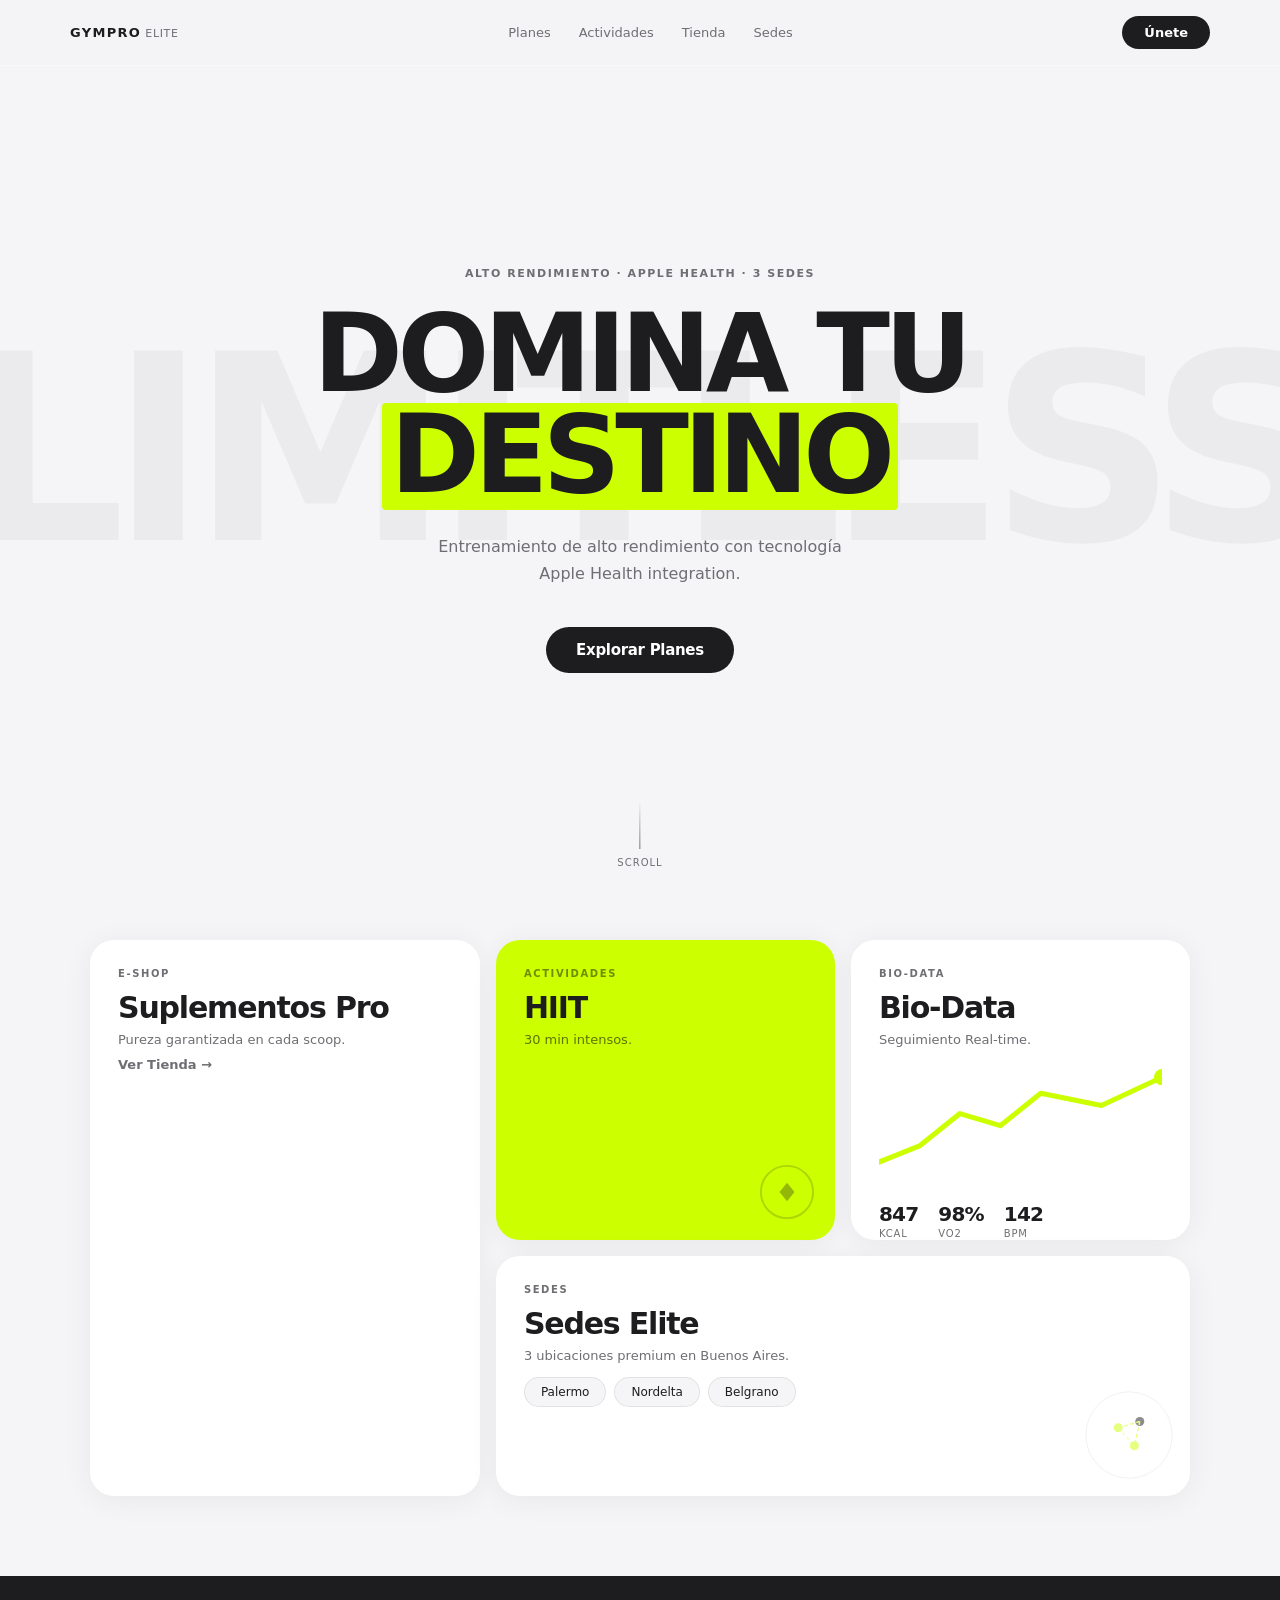
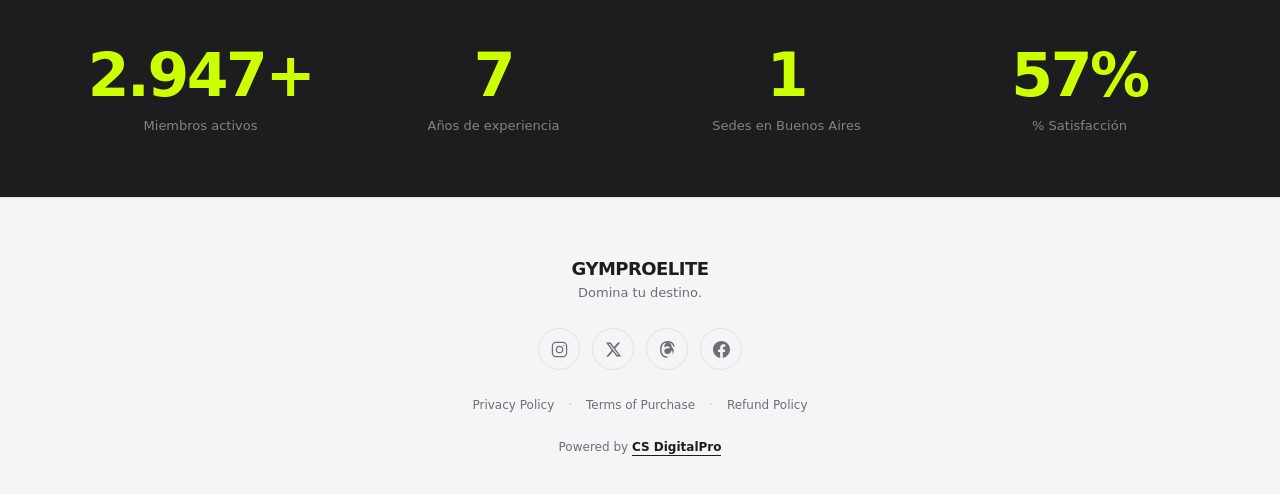
==== index.html @ 8d7bb4a6 "feat: build completo de GymPro Elite con bento grid y shop" ====
<!DOCTYPE html>
<html lang="es">
<head>
  <meta charset="UTF-8" />
  <meta name="viewport" content="width=device-width, initial-scale=1.0" />
  <title>GymPro Elite — Domina Tu Destino</title>
  <meta name="description" content="GymPro Fitness Center. Entrenamiento de alto rendimiento con tecnología Apple Health integration. Sedes en Palermo, Nordelta y Belgrano." />
  <meta property="og:title" content="GymPro Elite — Domina Tu Destino" />
  <meta property="og:description" content="Entrenamiento de alto rendimiento. 3 sedes en Buenos Aires." />
  <meta property="og:type" content="website" />
  <link rel="icon" type="image/svg+xml" href="data:image/svg+xml,<svg xmlns='http://www.w3.org/2000/svg' viewBox='0 0 32 32'><rect width='32' height='32' rx='8' fill='%23CCFF00'/><text x='50%25' y='56%25' text-anchor='middle' dominant-baseline='middle' font-family='system-ui' font-weight='900' font-size='16' fill='%231D1D1F'>G</text></svg>" />
  <link rel="stylesheet" href="assets/css/style.css" />
  <link rel="stylesheet" href="https://cdn.jsdelivr.net/npm/swiper@11/swiper-bundle.min.css" />
</head>
<body>

  <!-- ================================================================
       NAVIGATION — Glassmorphism sticky
       ================================================================ -->
  <nav class="nav" id="nav" role="navigation" aria-label="Navegación principal">
    <div class="nav__inner">
      <a href="index.html" class="nav__logo">GYMPRO<span> ELITE</span></a>

      <div class="nav__links" role="list">
        <a href="#planes" role="listitem">Planes</a>
        <a href="#bento" role="listitem">Actividades</a>
        <a href="shop.html" role="listitem">Tienda</a>
        <a href="#sedes" role="listitem">Sedes</a>
      </div>

      <!-- Mobile burger -->
      <button class="nav__burger" id="burger" aria-label="Menú" aria-expanded="false">
        <span></span><span></span><span></span>
      </button>

      <a href="#planes" class="nav__cta">Únete</a>
    </div>

    <!-- Mobile nav drawer -->
    <div class="nav__mobile" id="nav-mobile" aria-hidden="true">
      <a href="#planes">Planes</a>
      <a href="#bento">Actividades</a>
      <a href="shop.html">Tienda</a>
      <a href="#sedes">Sedes</a>
      <a href="legal.html">Legal</a>
    </div>
  </nav>

  <!-- ================================================================
       HERO SECTION — Tres capas: bg-text parallax, título, CTA
       ================================================================ -->
  <section class="hero" id="hero" aria-label="Sección principal">
    <!-- Capa 1: texto de fondo en parallax lento -->
    <div class="hero__bg-text" aria-hidden="true">LIMITLESS</div>

    <!-- Capa 2: contenido principal -->
    <div class="hero__content">
      <p class="hero__eyebrow">Alto rendimiento · Apple Health · 3 Sedes</p>
      <h1 class="hero__title">
        DOMINA TU<br />
        <span class="hero__highlight">DESTINO</span>
      </h1>
      <p class="hero__sub">
        Entrenamiento de alto rendimiento con tecnología<br />
        Apple Health integration.
      </p>
      <button class="btn btn--dark" id="btn-planes" aria-haspopup="dialog">
        Explorar Planes
      </button>
    </div>

    <!-- Scroll indicator -->
    <div class="hero__scroll" aria-hidden="true">
      <div class="hero__scroll-line"></div>
      <span class="hero__scroll-label">Scroll</span>
    </div>
  </section>

  <!-- ================================================================
       BENTO GRID — 4 cards estilo Apple App Store
       ================================================================ -->
  <section class="bento" id="bento" aria-label="Servicios">
    <div class="bento__grid">

      <!-- Card E-Shop (grande, columna izquierda, ocupa 2 filas) -->
      <article class="bento__card bento__card--shop reveal" data-delay="1" aria-label="E-Shop">
        <span class="bento__label">E-SHOP</span>
        <h2 class="bento__title">Suplementos Pro</h2>
        <p class="bento__sub">Pureza garantizada en cada scoop.</p>
        <a href="shop.html" class="bento__shop-link">Ver Tienda →</a>

        <!-- Mini-slider automático que demuestra los productos -->
        <div class="bento-mini-slider swiper" aria-hidden="true">
          <div class="swiper-wrapper">
            <div class="swiper-slide">
              <img
                src="https://images.unsplash.com/photo-1571019613454-1cb2f99b2d8b?w=500&q=80&auto=format&fit=crop"
                alt="Whey Protein" loading="lazy" />
            </div>
            <div class="swiper-slide">
              <img
                src="https://images.unsplash.com/photo-1526506118085-60ce8714f8c5?w=500&q=80&auto=format&fit=crop"
                alt="Suplementos premium" loading="lazy" />
            </div>
            <div class="swiper-slide">
              <img
                src="https://images.unsplash.com/photo-1544991875-5dc1b05f5b5d?w=500&q=80&auto=format&fit=crop"
                alt="Creatina y proteína" loading="lazy" />
            </div>
          </div>
        </div>
      </article>

      <!-- Card Actividades (neon, top right) -->
      <article
        class="bento__card bento__card--act bento__card--neon bento__card--clickable reveal"
        data-delay="2"
        id="bento-act"
        role="button" tabindex="0"
        aria-haspopup="dialog"
        aria-label="Ver actividades"
      >
        <span class="bento__label">ACTIVIDADES</span>
        <h2 class="bento__title">HIIT</h2>
        <p class="bento__sub">30 min intensos.</p>

        <!-- Icono SVG decorativo -->
        <div class="bento__act-icon" aria-hidden="true">
          <svg viewBox="0 0 60 60" fill="none">
            <circle cx="30" cy="30" r="28" stroke="currentColor" stroke-width="2" opacity="0.4"/>
            <path d="M22 30 L30 20 L38 30 L30 40 Z" fill="currentColor" opacity="0.7"/>
          </svg>
        </div>
      </article>

      <!-- Card Bio-Data (top right far) -->
      <article class="bento__card bento__card--bio reveal" data-delay="3" aria-label="Bio-Data tracking">
        <span class="bento__label">BIO-DATA</span>
        <h2 class="bento__title">Bio-Data</h2>
        <p class="bento__sub">Seguimiento Real-time.</p>

        <!-- SVG de gráfico de rendimiento animado -->
        <svg class="bento__chart" viewBox="0 0 140 60" fill="none" aria-hidden="true">
          <polyline
            class="bento__chart-line"
            points="0,50 20,42 40,26 60,32 80,16 110,22 140,8"
            stroke="#CCFF00" stroke-width="2.5"
            fill="none" stroke-linecap="round" stroke-linejoin="round"
          />
          <circle cx="140" cy="8" r="4" fill="#CCFF00"/>
        </svg>

        <div class="bento__stats">
          <div class="bento__stat">
            <span class="bento__stat-num">847</span>
            <span class="bento__stat-lbl">kcal</span>
          </div>
          <div class="bento__stat">
            <span class="bento__stat-num">98%</span>
            <span class="bento__stat-lbl">VO2</span>
          </div>
          <div class="bento__stat">
            <span class="bento__stat-num">142</span>
            <span class="bento__stat-lbl">bpm</span>
          </div>
        </div>
      </article>

      <!-- Card Sedes (bottom right, 2 columnas) -->
      <article class="bento__card bento__card--sedes reveal" data-delay="4" id="sedes" aria-label="Sedes Elite">
        <span class="bento__label">SEDES</span>
        <h2 class="bento__title">Sedes Elite</h2>
        <p class="bento__sub">3 ubicaciones premium en Buenos Aires.</p>

        <div class="bento__tags">
          <span class="tag">Palermo</span>
          <span class="tag">Nordelta</span>
          <span class="tag">Belgrano</span>
        </div>

        <!-- SVG mapa de puntos decorativo -->
        <svg class="bento__map-svg" viewBox="0 0 100 100" fill="none" aria-hidden="true">
          <circle cx="50" cy="50" r="48" stroke="#E0E0E0" stroke-width="1"/>
          <circle cx="38" cy="42" r="5" fill="#CCFF00"/>
          <circle cx="62" cy="35" r="5" fill="#1D1D1F"/>
          <circle cx="56" cy="62" r="5" fill="#CCFF00"/>
          <line x1="38" y1="42" x2="62" y2="35" stroke="#CCFF00" stroke-width="1.5" stroke-dasharray="4,3"/>
          <line x1="62" y1="35" x2="56" y2="62" stroke="#CCFF00" stroke-width="1.5" stroke-dasharray="4,3"/>
          <line x1="38" y1="42" x2="56" y2="62" stroke="#CCFF00" stroke-width="1.5" stroke-dasharray="4,3" opacity="0.5"/>
        </svg>
      </article>

    </div>
  </section>

  <!-- ================================================================
       STATS BAR — Números de impacto con conteo animado
       ================================================================ -->
  <section class="stats reveal" aria-label="Estadísticas">
    <div class="stats__inner">
      <div>
        <span class="stats__num" data-count="5000" data-suffix="+">0</span>
        <span class="stats__label">Miembros activos</span>
      </div>
      <div>
        <span class="stats__num" data-count="12">0</span>
        <span class="stats__label">Años de experiencia</span>
      </div>
      <div>
        <span class="stats__num" data-count="3">0</span>
        <span class="stats__label">Sedes en Buenos Aires</span>
      </div>
      <div>
        <span class="stats__num" data-count="98" data-suffix="%">0</span>
        <span class="stats__label">% Satisfacción</span>
      </div>
    </div>
  </section>

  <!-- ================================================================
       FOOTER
       ================================================================ -->
  <footer class="footer" role="contentinfo">
    <div class="footer__inner">

      <div class="footer__brand">
        <span class="footer__logo-txt">GYMPRO<strong>ELITE</strong></span>
        <p class="footer__tagline">Domina tu destino.</p>
      </div>

      <!-- Social links -->
      <nav class="footer__social" aria-label="Redes sociales">
        <a href="#" class="social-icon" aria-label="Instagram">
          <svg viewBox="0 0 24 24" fill="none" stroke="currentColor" stroke-width="1.8" stroke-linecap="round" stroke-linejoin="round">
            <rect x="2" y="2" width="20" height="20" rx="5" ry="5"/>
            <circle cx="12" cy="12" r="4.5"/>
            <circle cx="17.5" cy="6.5" r="0.8" fill="currentColor" stroke="none"/>
          </svg>
        </a>
        <a href="#" class="social-icon" aria-label="X (Twitter)">
          <svg viewBox="0 0 24 24" fill="currentColor">
            <path d="M18.244 2.25h3.308l-7.227 8.26 8.502 11.24H16.17l-5.214-6.817L4.99 21.75H1.68l7.73-8.835L1.254 2.25H8.08l4.713 6.231zm-1.161 17.52h1.833L7.084 4.126H5.117z"/>
          </svg>
        </a>
        <a href="#" class="social-icon" aria-label="Threads">
          <svg viewBox="0 0 24 24" fill="currentColor">
            <path d="M12.186 24h-.007c-3.581-.024-6.334-1.205-8.184-3.509C2.35 18.44 1.5 15.586 1.472 12.01v-.017c.028-3.579.879-6.43 2.525-8.482C5.845 1.205 8.6.024 12.18 0h.014c2.746.02 5.043.725 6.826 2.098 1.677 1.29 2.858 3.13 3.509 5.467l-2.04.569c-1.104-3.96-3.898-5.984-8.304-6.015-2.91.022-5.11.936-6.54 2.717C4.307 6.504 3.616 8.914 3.589 12c.027 3.086.718 5.496 2.057 7.164 1.43 1.783 3.631 2.698 6.54 2.717 2.623-.02 4.358-.631 5.8-2.045 1.647-1.613 1.618-3.593 1.09-4.798-.31-.71-.873-1.3-1.634-1.75-.192 1.352-.622 2.446-1.284 3.272-.886 1.102-2.14 1.704-3.73 1.79-1.202.065-2.361-.218-3.259-.801-1.063-.689-1.685-1.74-1.752-2.964-.065-1.19.408-2.285 1.33-3.082.88-.76 2.119-1.207 3.583-1.291 1.195-.069 2.314.158 3.02.142-.126-.981-.439-1.676-.96-2.075-.595-.46-1.42-.698-2.507-.713l-.06-.001c-1.05 0-2.278.317-2.978 1.404l-1.74-1.133C8.764 2.585 10.26 2 12.085 2l.078.002c3.726.053 5.8 2.366 5.8 5.767 0 .27-.011.537-.033.801.307.219.594.457.857.713 1.087 1.051 1.783 2.394 1.952 3.799.232 1.935-.117 4.434-2.29 6.482-1.884 1.779-4.207 2.641-7.585 2.436z"/>
          </svg>
        </a>
        <a href="#" class="social-icon" aria-label="Facebook">
          <svg viewBox="0 0 24 24" fill="currentColor">
            <path d="M24 12.073c0-6.627-5.373-12-12-12s-12 5.373-12 12c0 5.99 4.388 10.954 10.125 11.854v-8.385H7.078v-3.47h3.047V9.43c0-3.007 1.792-4.669 4.533-4.669 1.312 0 2.686.235 2.686.235v2.953H15.83c-1.491 0-1.956.925-1.956 1.874v2.25h3.328l-.532 3.47h-2.796v8.385C19.612 23.027 24 18.062 24 12.073z"/>
          </svg>
        </a>
      </nav>

      <!-- Legal links -->
      <div class="footer__links">
        <a href="legal.html#privacy">Privacy Policy</a>
        <span class="footer__divider">·</span>
        <a href="legal.html#terms">Terms of Purchase</a>
        <span class="footer__divider">·</span>
        <a href="legal.html#refund">Refund Policy</a>
      </div>

      <!-- CsDigitalPro credit -->
      <p class="footer__powered">
        Powered by <a href="https://csdigitalpro.com" target="_blank" rel="noopener noreferrer">CS DigitalPro</a>
      </p>

    </div>
  </footer>

  <!-- ================================================================
       MODAL: EXPLORAR PLANES — 3 membresías con beneficios
       ================================================================ -->
  <div class="modal-overlay" id="modal-planes" role="dialog" aria-modal="true" aria-labelledby="modal-planes-title">
    <div class="modal modal--wide" id="planes">
      <button class="modal__close" onclick="closeModal('modal-planes')" aria-label="Cerrar">✕</button>
      <h2 class="modal__title" id="modal-planes-title">Elige tu Plan</h2>
      <p class="modal__sub">Sin contratos. Sin excusas. Cancelá cuando quieras.</p>

      <div class="modal__plans">

        <!-- Plan Start -->
        <div class="plan-card">
          <span class="plan-badge">START</span>
          <div class="plan-price"><sup>$</sup>9.999<small>/mes</small></div>
          <ul class="plan-benefits">
            <li>Acceso a sala completa</li>
            <li>Vestuarios premium</li>
            <li>2 clases grupales/semana</li>
            <li>App GymPro</li>
            <li>Evaluación inicial</li>
          </ul>
          <button class="btn btn--outline" style="width:100%" onclick="openWhatsApp('Plan Start')">Comenzar</button>
        </div>

        <!-- Plan Pro (destacado) -->
        <div class="plan-card plan-card--featured">
          <span class="plan-badge plan-badge--neon">PRO ⭐</span>
          <div class="plan-price"><sup>$</sup>16.999<small>/mes</small></div>
          <ul class="plan-benefits">
            <li>Todo de Start</li>
            <li>Clases grupales ilimitadas</li>
            <li>Nutrición personalizada</li>
            <li>Bio-Data tracking</li>
            <li>1 Sede a elección</li>
          </ul>
          <button class="btn btn--neon" style="width:100%" onclick="openWhatsApp('Plan Pro')">Elegir Pro</button>
        </div>

        <!-- Plan Elite -->
        <div class="plan-card">
          <span class="plan-badge">ELITE</span>
          <div class="plan-price"><sup>$</sup>24.999<small>/mes</small></div>
          <ul class="plan-benefits">
            <li>Todo de Pro</li>
            <li>3 Sedes sin límites</li>
            <li>Coach personal 2x/sem</li>
            <li>Suplementos 20% OFF</li>
            <li>Prioridad en turnos</li>
          </ul>
          <button class="btn btn--outline" style="width:100%" onclick="openWhatsApp('Plan Elite')">Ir Elite</button>
        </div>

      </div>
    </div>
  </div>

  <!-- ================================================================
       MODAL: ACTIVIDADES — Slider de clases
       ================================================================ -->
  <div class="modal-overlay" id="modal-actividades" role="dialog" aria-modal="true" aria-labelledby="modal-act-title">
    <div class="modal modal--wide">
      <button class="modal__close" onclick="closeModal('modal-actividades')" aria-label="Cerrar">✕</button>
      <h2 class="modal__title" id="modal-act-title">Actividades</h2>
      <p class="modal__sub">+40 clases semanales en las 3 sedes. Todos los niveles.</p>

      <div class="act-slider swiper" id="act-swiper">
        <div class="swiper-wrapper">
          <!-- Slides renderizados dinámicamente desde JS -->
        </div>
        <div class="swiper-button-prev"></div>
        <div class="swiper-button-next"></div>
        <div class="swiper-pagination"></div>
      </div>
    </div>
  </div>

  <!-- ================================================================
       MODAL: PRODUCTO — Vista de detalle estilo Apple Store
       ================================================================ -->
  <div class="modal-overlay" id="modal-product" role="dialog" aria-modal="true" aria-labelledby="pm-name">
    <div class="modal modal--product">
      <button class="modal__close" onclick="closeModal('modal-product')" aria-label="Cerrar">✕</button>
      <div class="product-modal">
        <div class="product-modal__img">
          <img id="pm-img" src="" alt="" />
          <span class="product-modal__badge" id="pm-cat"></span>
        </div>
        <div class="product-modal__info">
          <span class="product-modal__cat" id="pm-cat-lbl"></span>
          <h2 class="product-modal__name" id="pm-name"></h2>
          <p class="product-modal__desc" id="pm-desc"></p>
          <div id="pm-variants"></div>
          <p class="product-modal__price" id="pm-price"></p>
          <div class="product-modal__actions">
            <button class="btn btn--dark" onclick="addToCart()">Agregar al carrito</button>
            <button class="btn btn--neon" onclick="buyOnWhatsApp()">Comprar por WhatsApp</button>
          </div>
        </div>
      </div>
    </div>
  </div>

  <!-- ================================================================
       MODAL: COMPRA EXITOSA
       ================================================================ -->
  <div class="modal-overlay" id="modal-success" role="dialog" aria-modal="true" aria-labelledby="success-title">
    <div class="modal modal--success">
      <button class="modal__close" onclick="closeModal('modal-success')" aria-label="Cerrar">✕</button>
      <div class="success-icon" aria-hidden="true">
        <svg viewBox="0 0 60 60" fill="none">
          <circle cx="30" cy="30" r="28" stroke="#CCFF00" stroke-width="2"/>
          <path d="M18 30 L26 38 L42 22" stroke="#CCFF00" stroke-width="3" stroke-linecap="round" stroke-linejoin="round"/>
        </svg>
      </div>
      <h2 id="success-title">¡Agregado al carrito!</h2>
      <p>Tu producto fue agregado exitosamente. Podés seguir comprando o finalizar tu pedido.</p>
      <div style="display:flex;gap:10px;justify-content:center;flex-wrap:wrap">
        <button class="btn btn--outline" onclick="closeModal('modal-success')">Seguir comprando</button>
        <a href="shop.html" class="btn btn--dark">Ver carrito</a>
      </div>
    </div>
  </div>

  <!-- Cart bubble flotante -->
  <button class="cart-bubble" id="cart-bubble" aria-label="Ver carrito" onclick="window.location.href='shop.html'">
    <svg viewBox="0 0 24 24" fill="none" stroke="currentColor" stroke-width="2" stroke-linecap="round">
      <path d="M6 2L3 6v14a2 2 0 002 2h14a2 2 0 002-2V6l-3-4z"/>
      <line x1="3" y1="6" x2="21" y2="6"/>
      <path d="M16 10a4 4 0 01-8 0"/>
    </svg>
    <span class="cart-count" id="cart-count">0</span>
  </button>

  <script src="https://cdn.jsdelivr.net/npm/swiper@11/swiper-bundle.min.js"></script>
  <script src="assets/js/main.js"></script>
</body>
</html>
---- assets/css/style.css ----
/* ============================================================
   GymPro Elite — style.css
   Apple Light Tech Aesthetic · CsDigitalPro Agency
   ============================================================ */

/* ---- 1. CSS Custom Properties ----
   Paleta central: fondo seda, blanco puro, neon #CCFF00, dark #1D1D1F.
   Todas las animaciones usan --ease para coherencia visual global. */
:root {
  --bg:       #F5F5F7;
  --white:    #FFFFFF;
  --neon:     #CCFF00;
  --dark:     #1D1D1F;
  --grey:     #6E6E73;
  --border:   rgba(0, 0, 0, 0.08);
  --shadow:   0 4px 30px rgba(0, 0, 0, 0.06);
  --shadow-h: 0 16px 50px rgba(0, 0, 0, 0.12);
  --radius:   24px;
  --radius-s: 14px;
  /* Curva de animación inspirada en Motion de Apple */
  --ease:     cubic-bezier(0.23, 1, 0.32, 1);
  --dur:      0.8s;
  --font:     -apple-system, BlinkMacSystemFont, 'SF Pro Display', 'Segoe UI', system-ui, sans-serif;
}

/* ---- 2. Reset & Base ---- */
*, *::before, *::after { box-sizing: border-box; margin: 0; padding: 0; }
html { scroll-behavior: smooth; font-size: 16px; -webkit-text-size-adjust: 100%; }
body {
  font-family: var(--font);
  background: var(--bg);
  color: var(--dark);
  overflow-x: hidden;
  animation: pageFadeIn 0.6s var(--ease) both;
}
/* IMPORTANTE: Solo opacity — nunca transform en body.
   Un transform en cualquier ancestor convierte ese nodo en el containing block
   de todos sus descendientes con position:fixed, rompiendo los modales. */
@keyframes pageFadeIn { from { opacity: 0; } to { opacity: 1; } }
img  { max-width: 100%; display: block; }
a    { text-decoration: none; color: inherit; }
ul   { list-style: none; }
button { cursor: pointer; border: none; background: none; font-family: var(--font); }
input, select { font-family: var(--font); }

/* ---- 3. Utility Buttons ----
   Sistema de botones tipo cápsula inspirado en Apple HIG. */
.btn {
  display: inline-flex; align-items: center; justify-content: center; gap: 8px;
  padding: 14px 30px; border-radius: 50px;
  font-size: 15px; font-weight: 600; letter-spacing: -0.02em;
  transition: all var(--dur) var(--ease); white-space: nowrap;
}
.btn--dark   { background: var(--dark); color: var(--white); }
.btn--dark:hover   { background: #333; transform: translateY(-2px); box-shadow: 0 10px 30px rgba(0,0,0,.2); }
.btn--neon   { background: var(--neon); color: var(--dark); }
.btn--neon:hover   { background: #d4ff00; transform: translateY(-2px); box-shadow: 0 10px 30px rgba(204,255,0,.4); }
.btn--outline{ background: transparent; color: var(--dark); border: 1.5px solid var(--border); }
.btn--outline:hover{ background: var(--dark); color: var(--white); border-color: var(--dark); transform: translateY(-2px); }
.btn--sm     { padding: 10px 20px; font-size: 13px; }

/* ---- 4. Reveal on Scroll ----
   IntersectionObserver activa .visible cuando el elemento entra al viewport.
   Los elementos se deslizan desde abajo con fade-in progresivo. */
.reveal {
  opacity: 0;
  transform: translateY(40px);
  transition: opacity 0.9s var(--ease), transform 0.9s var(--ease);
}
.reveal.visible { opacity: 1; transform: none; }

/* Variante: retraso escalonado por índice (aplicado desde JS) */
.reveal[data-delay="1"] { transition-delay: 0.1s; }
.reveal[data-delay="2"] { transition-delay: 0.2s; }
.reveal[data-delay="3"] { transition-delay: 0.3s; }
.reveal[data-delay="4"] { transition-delay: 0.4s; }

/* ============================================================
   5. NAVIGATION — Glassmorphism sticky nav
   backdrop-filter crea el efecto de vidrio esmerilado.
   La clase --scrolled se agrega dinámicamente con JS. */
.nav {
  position: fixed; top: 0; left: 0; right: 0; z-index: 100;
  padding: 16px 24px;
  backdrop-filter: blur(20px) saturate(180%);
  -webkit-backdrop-filter: blur(20px) saturate(180%);
  background: rgba(245, 245, 247, 0.82);
  border-bottom: 1px solid rgba(255, 255, 255, 0.4);
  transition: padding 0.4s var(--ease), background 0.4s var(--ease);
}
.nav--scrolled { padding: 10px 24px; background: rgba(245, 245, 247, 0.96); }

.nav__inner {
  max-width: 1140px; margin: 0 auto;
  display: flex; align-items: center; justify-content: space-between; gap: 16px;
}
.nav__logo {
  font-size: 13px; font-weight: 800; letter-spacing: 0.1em; color: var(--dark);
  text-transform: uppercase;
}
.nav__logo span { color: var(--grey); font-weight: 400; font-size: 11px; letter-spacing: 0.06em; }

.nav__links { display: flex; gap: 28px; font-size: 13px; font-weight: 500; color: var(--grey); }
.nav__links a { transition: color 0.3s; }
.nav__links a:hover { color: var(--dark); }

.nav__cta {
  background: var(--dark); color: var(--white);
  padding: 9px 22px; border-radius: 50px;
  font-size: 13px; font-weight: 600;
  transition: all 0.3s var(--ease);
}
.nav__cta:hover { background: #2d2d30; transform: scale(1.04); }

/* Hamburger — mobile only */
.nav__burger {
  display: none; flex-direction: column; gap: 5px;
  width: 24px; cursor: pointer;
}
.nav__burger span {
  display: block; height: 2px; background: var(--dark); border-radius: 2px;
  transition: all 0.3s var(--ease);
}
.nav__burger.active span:nth-child(1) { transform: translateY(7px) rotate(45deg); }
.nav__burger.active span:nth-child(2) { opacity: 0; transform: scaleX(0); }
.nav__burger.active span:nth-child(3) { transform: translateY(-7px) rotate(-45deg); }

/* Mobile nav drawer */
.nav__mobile {
  display: none; flex-direction: column; gap: 0;
  position: fixed; top: 60px; left: 0; right: 0; z-index: 99;
  background: rgba(245,245,247,0.98);
  backdrop-filter: blur(20px);
  border-bottom: 1px solid var(--border);
  padding: 16px 24px;
  transform: translateY(-110%);
  transition: transform 0.5s var(--ease);
}
.nav__mobile.open { transform: translateY(0); }
.nav__mobile a {
  padding: 14px 0; font-size: 16px; font-weight: 600;
  border-bottom: 1px solid var(--border); color: var(--dark);
}
.nav__mobile a:last-child { border: none; }

/* ============================================================
   6. HERO SECTION — Parallax dinámico en 3 capas
   Capa 1 (bg): Texto "LIMITLESS" en gris ultra suave, se mueve en parallax lento.
   Capa 2 (content): Headline principal + CTA.
   El efecto parallax se gestiona desde JS vía requestAnimationFrame. */
.hero {
  min-height: 100svh; min-height: 100vh;
  display: flex; flex-direction: column; align-items: center; justify-content: center;
  text-align: center; position: relative; overflow: hidden;
  padding: 120px 24px 80px;
}

/* Texto de fondo — capa parallax lenta */
.hero__bg-text {
  position: absolute;
  font-size: clamp(72px, 22vw, 260px);
  font-weight: 900; letter-spacing: -0.06em;
  color: rgba(0, 0, 0, 0.04);
  white-space: nowrap; user-select: none; pointer-events: none;
  top: 50%; transform: translateY(-50%);
  will-change: transform;
}

/* Contenido principal */
.hero__content { position: relative; z-index: 2; max-width: 720px; }

.hero__eyebrow {
  font-size: 11px; font-weight: 700; letter-spacing: 0.14em;
  text-transform: uppercase; color: var(--grey); margin-bottom: 24px;
}
.hero__title {
  font-size: clamp(52px, 11vw, 108px);
  font-weight: 900; line-height: 0.92;
  letter-spacing: -0.05em; color: var(--dark);
  margin-bottom: 24px;
}
.hero__highlight {
  background: var(--neon); padding: 2px 8px 6px;
  display: inline-block; border-radius: 4px;
}
.hero__sub {
  font-size: 16px; color: var(--grey); line-height: 1.65;
  margin-bottom: 40px; max-width: 460px; margin-left: auto; margin-right: auto;
}

/* Scroll indicator animado */
.hero__scroll {
  position: absolute; bottom: 32px; left: 50%;
  transform: translateX(-50%); display: flex; flex-direction: column; align-items: center; gap: 8px;
}
.hero__scroll-line {
  width: 1px; height: 48px;
  background: linear-gradient(to bottom, transparent, var(--grey));
  animation: scrollPulse 2s ease-in-out infinite;
}
.hero__scroll-label { font-size: 10px; color: var(--grey); letter-spacing: 0.1em; text-transform: uppercase; }
@keyframes scrollPulse {
  0%, 100% { opacity: 0; transform: scaleY(0.5); }
  50%       { opacity: 1; transform: scaleY(1); }
}

/* ============================================================
   7. BENTO GRID — Layout tipo Apple App Store
   3 columnas en desktop: E-Shop (tall left) + HIIT + Bio-Data (top right) + Sedes (bottom right, 2 cols).
   Se aplana a 1 columna en mobile. */
.bento { max-width: 1140px; margin: 0 auto; padding: 40px 20px 80px; }

.bento__grid {
  display: grid;
  grid-template-columns: 1.15fr 1fr 1fr;
  grid-template-rows: 280px 220px;
  gap: 16px;
}

/* ---- Bento Card Base ---- */
.bento__card {
  background: var(--white); border-radius: var(--radius);
  padding: 28px 28px 24px; position: relative; overflow: hidden;
  transition: transform var(--dur) var(--ease), box-shadow var(--dur) var(--ease);
  box-shadow: var(--shadow); cursor: default;
}
.bento__card--clickable { cursor: pointer; }
.bento__card--clickable:hover { transform: translateY(-5px) scale(1.012); box-shadow: var(--shadow-h); }
.bento__card--neon { background: var(--neon); }

/* Grid placement */
.bento__card--shop   { grid-column: 1; grid-row: 1 / 3; }
.bento__card--act    { grid-column: 2; grid-row: 1; }
.bento__card--bio    { grid-column: 3; grid-row: 1; }
.bento__card--sedes  { grid-column: 2 / 4; grid-row: 2; }

/* ---- Bento Texto ---- */
.bento__label {
  font-size: 10px; font-weight: 700; letter-spacing: 0.16em;
  text-transform: uppercase; color: var(--grey); display: block; margin-bottom: 12px;
}
.bento__card--neon .bento__label { color: rgba(0,0,0,0.45); }
.bento__title {
  font-size: clamp(20px, 2.5vw, 30px);
  font-weight: 800; letter-spacing: -0.04em; line-height: 1.1; margin-bottom: 8px;
}
.bento__sub { font-size: 13px; color: var(--grey); }
.bento__card--neon .bento__sub { color: rgba(0,0,0,0.55); }

/* ---- E-Shop Card: mini-slider automático ---- */
.bento__shop-link {
  display: inline-block; margin-top: 10px;
  font-size: 13px; font-weight: 600; color: var(--grey);
  transition: color 0.3s;
}
.bento__shop-link:hover { color: var(--dark); }

/* El slider ocupa el espacio inferior de la card con fade superior para fusionarse con el fondo */
.bento-mini-slider {
  position: absolute; bottom: 0; right: 0; left: 0;
  height: 220px; border-radius: 0 0 var(--radius) var(--radius); overflow: hidden;
}
/* Gradiente superior que suaviza la transición imagen→fondo blanco de la card */
.bento-mini-slider::before {
  content: ''; position: absolute; top: 0; left: 0; right: 0; height: 60px; z-index: 1;
  background: linear-gradient(to bottom, var(--white), transparent);
}
.bento-mini-slider .swiper-slide img {
  width: 100%; height: 100%; object-fit: cover;
  transition: transform 0.8s var(--ease);
}
.bento-mini-slider .swiper-slide:hover img { transform: scale(1.05); }

/* ---- Actividades Card ---- */
.bento__act-icon {
  position: absolute; bottom: 20px; right: 20px; width: 56px; height: 56px;
  opacity: 0.45; transition: all 0.5s var(--ease);
}
.bento__card--act:hover .bento__act-icon { opacity: 0.9; transform: rotate(15deg) scale(1.1); }

/* ---- Bio-Data Card: gráfico SVG animado ---- */
.bento__chart {
  width: 100%; margin: 14px 0 12px;
}
/* La línea del gráfico se anima con stroke-dasharray al hacer hover */
.bento__chart-line {
  stroke-dasharray: 300;
  stroke-dashoffset: 300;
  animation: drawLine 1.5s var(--ease) forwards;
  animation-delay: 0.5s;
}
@keyframes drawLine { to { stroke-dashoffset: 0; } }

.bento__stats { display: flex; gap: 20px; margin-top: 4px; }
.bento__stat  { display: flex; flex-direction: column; gap: 2px; }
.bento__stat-num { font-size: 20px; font-weight: 800; letter-spacing: -0.04em; }
.bento__stat-lbl { font-size: 10px; color: var(--grey); text-transform: uppercase; letter-spacing: 0.08em; }

/* ---- Sedes Card ---- */
.bento__tags { display: flex; gap: 8px; flex-wrap: wrap; margin: 14px 0 0; }
.tag {
  background: var(--bg); padding: 7px 16px; border-radius: 50px;
  font-size: 12px; font-weight: 500; border: 1px solid var(--border);
  transition: all 0.3s var(--ease);
}
.tag:hover { background: var(--dark); color: var(--white); border-color: var(--dark); }
.bento__map-svg {
  position: absolute; bottom: 16px; right: 16px;
  width: 90px; height: 90px; opacity: 0.5;
}

/* ============================================================
   8. STATS BAR — Contadores animados con número en Neon */
.stats { background: var(--dark); color: var(--white); padding: 64px 24px; }
.stats__inner {
  max-width: 1140px; margin: 0 auto;
  display: grid; grid-template-columns: repeat(4, 1fr); gap: 32px; text-align: center;
}
.stats__num {
  display: block; font-size: clamp(36px, 5vw, 60px);
  font-weight: 900; letter-spacing: -0.04em; color: var(--neon);
}
.stats__suffix { font-size: 0.65em; }
.stats__label  { font-size: 13px; color: rgba(255,255,255,0.45); margin-top: 8px; display: block; }

/* ============================================================
   9. FOOTER */
.footer {
  background: var(--bg); border-top: 1px solid var(--border);
  padding: 60px 24px 40px;
}
.footer__inner {
  max-width: 1140px; margin: 0 auto;
  display: flex; flex-direction: column; align-items: center; gap: 28px; text-align: center;
}
.footer__logo-txt { font-size: 18px; font-weight: 900; letter-spacing: -0.03em; display: block; margin-bottom: 6px; }
.footer__tagline  { font-size: 13px; color: var(--grey); }

/* Social icons */
.footer__social { display: flex; gap: 12px; }
.social-icon {
  width: 42px; height: 42px; border-radius: 50%;
  border: 1px solid var(--border); color: var(--grey);
  display: flex; align-items: center; justify-content: center;
  transition: all 0.35s var(--ease);
}
.social-icon svg { width: 17px; height: 17px; }
.social-icon:hover { background: var(--dark); color: var(--white); border-color: var(--dark); transform: translateY(-3px) scale(1.08); }

/* Footer links */
.footer__links { display: flex; gap: 14px; align-items: center; flex-wrap: wrap; justify-content: center; font-size: 12px; color: var(--grey); }
.footer__links a:hover { color: var(--dark); }
.footer__divider { opacity: 0.4; }

.footer__powered { font-size: 12px; color: var(--grey); }
.footer__powered a { font-weight: 700; color: var(--dark); border-bottom: 1px solid var(--dark); padding-bottom: 1px; transition: all 0.3s; }
.footer__powered a:hover { color: var(--neon); background: var(--dark); border-color: var(--dark); padding: 2px 6px; border-radius: 4px; text-decoration: none; }

/* ============================================================
   10. MODAL SYSTEM — Apple-style modal con blur overlay

   Patrón robusto para todos los tamaños de pantalla:
   - overlay: position:fixed + overflow-y:auto → el OVERLAY scrollea si el modal es alto
   - modal: margin:auto → se centra si hay espacio, sube al top si no hay
   Así nunca queda cortado ni requiere scroll del página debajo. */
.modal-overlay {
  position: fixed; inset: 0; z-index: 200;
  background: rgba(0, 0, 0, 0.48);
  backdrop-filter: blur(10px); -webkit-backdrop-filter: blur(10px);
  /* flex-start + padding + margin:auto en el modal = centrado cuando entra,
     scrolleable dentro del overlay cuando el modal es más alto que el viewport */
  display: flex; align-items: flex-start; justify-content: center;
  padding: 24px 20px;
  overflow-y: auto; /* El overlay scrollea internamente — el fixed nunca se mueve */
  -webkit-overflow-scrolling: touch; /* iOS Safari: habilita scroll inercial en overlay fijo */
  opacity: 0; pointer-events: none;
  transition: opacity 0.4s var(--ease);
}
.modal-overlay.open { opacity: 1; pointer-events: all; }

/* Base modal */
.modal {
  background: var(--white); border-radius: 28px;
  padding: 40px; max-width: 580px; width: 100%;
  position: relative;
  /* margin:auto en un flex-start container centra verticalmente si sobra espacio */
  margin: auto;
  /* Sin max-height ni overflow en el modal: el overlay ya maneja el scroll */
  transform: translateY(28px) scale(0.97);
  transition: transform 0.5s var(--ease);
  box-shadow: 0 30px 80px rgba(0,0,0,0.18);
  /* Garantiza que el modal nunca se encoja menos de lo que su contenido necesita */
  flex-shrink: 0;
}
.modal-overlay.open .modal { transform: translateY(0) scale(1); }

/* Scrollbar — ya no va en el modal sino en el overlay */
.modal-overlay::-webkit-scrollbar { width: 4px; }
.modal-overlay::-webkit-scrollbar-track { background: transparent; }
.modal-overlay::-webkit-scrollbar-thumb { background: rgba(255,255,255,0.3); border-radius: 4px; }

/* Variantes de modal */
.modal--wide    { max-width: 820px; }
.modal--product { max-width: 740px; padding: 32px; }
.modal--success { text-align: center; padding: 60px 40px; max-width: 420px; }

/* Botón de cierre */
.modal__close {
  position: absolute; top: 18px; right: 18px;
  width: 30px; height: 30px; border-radius: 50%;
  background: var(--bg); color: var(--grey); font-size: 13px;
  display: flex; align-items: center; justify-content: center;
  transition: all 0.25s var(--ease); z-index: 1;
}
.modal__close:hover { background: var(--dark); color: var(--white); }

.modal__title { font-size: 28px; font-weight: 800; letter-spacing: -0.04em; margin-bottom: 8px; }
.modal__sub   { font-size: 14px; color: var(--grey); margin-bottom: 32px; }

/* ---- MODAL: Planes de Membresía ----
   Cards con el mismo lenguaje visual que las bento-cards:
   fondo blanco, sombra, radio 24px y elevación al hover. */
.modal__plans { display: grid; grid-template-columns: repeat(3, 1fr); gap: 16px; }

.plan-card {
  background: var(--white);
  border-radius: var(--radius);        /* igual que bento-cards */
  box-shadow: var(--shadow);           /* igual que bento-cards */
  padding: 28px 22px;
  display: flex; flex-direction: column;
  transition: transform var(--dur) var(--ease), box-shadow var(--dur) var(--ease);
  position: relative; overflow: hidden;
}
.plan-card:hover { transform: translateY(-5px) scale(1.012); box-shadow: var(--shadow-h); }

/* Card destacada: usa el neon como la bento act-card */
.plan-card--featured { background: var(--neon); }
.plan-card--featured:hover { box-shadow: 0 16px 50px rgba(204,255,0,0.35); }

/* Label de plan — mismo estilo que bento__label */
.plan-badge {
  font-size: 10px; font-weight: 700; letter-spacing: 0.16em;
  text-transform: uppercase; color: var(--grey);
  display: block; margin-bottom: 14px;
}
.plan-card--featured .plan-badge { color: rgba(0,0,0,0.45); }

.plan-price {
  font-size: 30px; font-weight: 900; letter-spacing: -0.05em;
  margin-bottom: 18px; line-height: 1;
}
.plan-price sup   { font-size: 15px; font-weight: 600; vertical-align: top; margin-top: 6px; display: inline-block; }
.plan-price small { font-size: 13px; font-weight: 400; color: var(--grey); }
.plan-card--featured .plan-price small { color: rgba(0,0,0,0.5); }

.plan-benefits { margin-bottom: 22px; display: flex; flex-direction: column; gap: 10px; flex: 1; }
.plan-benefits li { font-size: 13px; color: var(--grey); display: flex; gap: 8px; align-items: flex-start; line-height: 1.4; }
.plan-benefits li::before { content: "✓"; color: var(--dark); font-weight: 800; flex-shrink: 0; }
.plan-card--featured .plan-benefits li { color: rgba(0,0,0,0.65); }
.plan-card--featured .plan-benefits li::before { color: rgba(0,0,0,0.8); }

/* ---- MODAL: Actividades — slider de cards ---- */
.act-slider { padding-bottom: 44px; margin-top: 8px; }

.act-card {
  border-radius: 20px; padding: 24px 20px;
  min-height: 200px; display: flex; flex-direction: column; justify-content: flex-end;
  position: relative; overflow: hidden;
}
.act-card--light { background: var(--bg); }
.act-card--neon  { background: var(--neon); }
.act-card--dark  { background: var(--dark); color: var(--white); }

.act-card__icon  {
  font-size: 52px; position: absolute; top: 18px; right: 18px;
  opacity: 0.25; transition: all 0.5s var(--ease);
}
.act-card:hover .act-card__icon { opacity: 0.6; transform: scale(1.15) rotate(-10deg); }
.act-card__title { font-size: 22px; font-weight: 800; letter-spacing: -0.04em; }
.act-card__sub   { font-size: 12px; opacity: 0.6; margin-top: 5px; }
.act-card--neon .act-card__sub { color: rgba(0,0,0,0.55); }

/* Swiper custom styling */
.swiper-button-next::after,
.swiper-button-prev::after { font-size: 14px !important; font-weight: 900; color: var(--dark) !important; }
.swiper-button-next, .swiper-button-prev {
  width: 36px !important; height: 36px !important;
  background: var(--white); border-radius: 50%;
  box-shadow: 0 4px 16px rgba(0,0,0,0.1);
  transition: all 0.3s var(--ease);
}
.swiper-button-next:hover, .swiper-button-prev:hover { background: var(--dark); }
.swiper-button-next:hover::after, .swiper-button-prev:hover::after { color: var(--white) !important; }
.swiper-pagination-bullet { background: var(--grey) !important; opacity: 0.4 !important; }
.swiper-pagination-bullet-active { background: var(--dark) !important; opacity: 1 !important; width: 20px !important; border-radius: 4px !important; }

/* ---- MODAL: Producto — layout 2 columnas ---- */
.product-modal {
  display: grid; grid-template-columns: 1fr 1fr; gap: 28px; align-items: start;
}
.product-modal__img {
  border-radius: 18px; overflow: hidden; background: var(--bg);
  aspect-ratio: 1; position: relative;
}
.product-modal__img img { width: 100%; height: 100%; object-fit: cover; }
.product-modal__badge {
  position: absolute; top: 12px; left: 12px;
  background: var(--dark); color: var(--white);
  font-size: 10px; font-weight: 700; letter-spacing: 0.1em; text-transform: uppercase;
  padding: 4px 10px; border-radius: 50px;
}

.product-modal__cat  { font-size: 11px; font-weight: 700; letter-spacing: 0.12em; text-transform: uppercase; color: var(--grey); display: block; margin-bottom: 10px; }
.product-modal__name { font-size: 26px; font-weight: 800; letter-spacing: -0.04em; margin-bottom: 12px; line-height: 1.1; }
.product-modal__desc { font-size: 14px; color: var(--grey); line-height: 1.65; margin-bottom: 20px; }

/* Selectores de variantes */
.pm-variant-group { margin-bottom: 18px; }
.pm-variant-label { font-size: 11px; font-weight: 700; letter-spacing: 0.1em; text-transform: uppercase; display: block; margin-bottom: 10px; }
.variant-options  { display: flex; gap: 8px; flex-wrap: wrap; }
.variant-btn {
  padding: 8px 16px; border-radius: 50px;
  font-size: 12px; font-weight: 600;
  border: 1.5px solid var(--border); background: var(--bg);
  cursor: pointer; transition: all 0.25s var(--ease); font-family: var(--font);
}
.variant-btn.active, .variant-btn:hover { border-color: var(--dark); background: var(--dark); color: var(--white); }

.product-modal__price { font-size: 30px; font-weight: 900; letter-spacing: -0.04em; margin-bottom: 20px; color: var(--dark); }
.product-modal__actions { display: flex; flex-direction: column; gap: 10px; }

/* ---- MODAL: Compra Exitosa ---- */
.success-icon { width: 72px; height: 72px; margin: 0 auto 24px; }
.modal--success h2 { font-size: 26px; font-weight: 800; letter-spacing: -0.04em; margin-bottom: 12px; }
.modal--success p  { font-size: 14px; color: var(--grey); line-height: 1.65; margin-bottom: 28px; }

/* ============================================================
   11. CART BUBBLE — Carrito flotante sticky
   Aparece con transform + opacity cuando hay items en el carrito. */
.cart-bubble {
  position: fixed; bottom: 24px; right: 24px; z-index: 99;
  width: 54px; height: 54px; border-radius: 50%;
  background: var(--dark); color: var(--white);
  display: flex; align-items: center; justify-content: center; cursor: pointer;
  box-shadow: 0 8px 32px rgba(0,0,0,0.22);
  transition: all 0.4s var(--ease);
  opacity: 0; pointer-events: none; transform: scale(0.7);
}
.cart-bubble.visible { opacity: 1; pointer-events: all; transform: scale(1); }
.cart-bubble:hover   { background: var(--neon); color: var(--dark); transform: scale(1.1); }
.cart-bubble svg     { width: 22px; height: 22px; }
.cart-count {
  position: absolute; top: -4px; right: -4px;
  width: 20px; height: 20px; border-radius: 50%;
  background: var(--neon); color: var(--dark);
  font-size: 10px; font-weight: 800;
  display: flex; align-items: center; justify-content: center;
  border: 2px solid var(--bg);
}

/* ============================================================
   12. SHOP PAGE — Tienda completa (shop.html)
   ============================================================ */

/* Shop hero banner */
.shop-hero {
  padding: 140px 24px 60px;
  background: var(--bg); text-align: center;
  border-bottom: 1px solid var(--border);
}
.shop-hero__eyebrow { font-size: 11px; font-weight: 700; letter-spacing: 0.14em; text-transform: uppercase; color: var(--grey); margin-bottom: 16px; }
.shop-hero__title   { font-size: clamp(42px, 7vw, 72px); font-weight: 900; letter-spacing: -0.05em; line-height: 0.95; }
.shop-hero__title span { color: var(--grey); }
.shop-hero__sub     { font-size: 15px; color: var(--grey); margin-top: 16px; }

/* Featured slider */
.shop-slider-wrap { padding: 48px 0 0; overflow: hidden; }
.shop-slider-header {
  max-width: 1140px; margin: 0 auto;
  display: flex; align-items: center; justify-content: space-between; padding: 0 24px;
  margin-bottom: 28px;
}
.shop-slider-header h2 { font-size: 22px; font-weight: 800; letter-spacing: -0.04em; }
.shop-nav-btns { display: flex; gap: 8px; }
.shop-nav-btn {
  width: 36px; height: 36px; border-radius: 50%;
  background: var(--white); border: 1px solid var(--border);
  display: flex; align-items: center; justify-content: center;
  transition: all 0.3s var(--ease); cursor: pointer;
}
.shop-nav-btn:hover { background: var(--dark); color: var(--white); }
.shop-nav-btn svg { width: 16px; height: 16px; }

/* Swiper product cards */
.shop-swiper { padding: 8px 24px 24px !important; overflow: visible !important; }
.shop-swiper .swiper-wrapper { padding-bottom: 16px; }

/* Product card */
.product-card {
  background: var(--white); border-radius: var(--radius); overflow: hidden;
  box-shadow: var(--shadow);
  transition: transform var(--dur) var(--ease), box-shadow var(--dur) var(--ease);
  cursor: pointer;
}
.product-card:hover { transform: translateY(-6px) scale(1.01); box-shadow: var(--shadow-h); }

.product-card__img  { aspect-ratio: 1; overflow: hidden; background: var(--bg); position: relative; }
.product-card__img img { width: 100%; height: 100%; object-fit: cover; transition: transform 0.6s var(--ease); }
.product-card:hover .product-card__img img { transform: scale(1.06); }

.product-card__cat   { font-size: 10px; font-weight: 700; letter-spacing: 0.12em; text-transform: uppercase; color: var(--grey); display: block; margin-bottom: 6px; }
.product-card__name  { font-size: 16px; font-weight: 700; letter-spacing: -0.03em; margin-bottom: 6px; line-height: 1.2; }
.product-card__price { font-size: 18px; font-weight: 800; letter-spacing: -0.03em; }
.product-card__body  { padding: 18px 18px 20px; }
.product-card__action{ margin-top: 14px; width: 100%; }

/* Category filters */
.shop-filters {
  max-width: 1140px; margin: 40px auto 0;
  padding: 0 24px; display: flex; gap: 8px; flex-wrap: wrap;
}
.filter-btn {
  padding: 9px 20px; border-radius: 50px;
  font-size: 13px; font-weight: 600; letter-spacing: -0.01em;
  border: 1.5px solid var(--border); background: var(--white);
  cursor: pointer; transition: all 0.3s var(--ease); font-family: var(--font);
}
.filter-btn:hover, .filter-btn.active { background: var(--dark); color: var(--white); border-color: var(--dark); }
.filter-btn.active--neon { background: var(--neon); color: var(--dark); border-color: var(--neon); }

/* Product grid */
.shop-grid-wrap { max-width: 1140px; margin: 32px auto 80px; padding: 0 24px; }
.shop-grid {
  display: grid;
  grid-template-columns: repeat(auto-fill, minmax(230px, 1fr));
  gap: 20px;
}
.shop-grid .product-card { opacity: 1; transition: opacity 0.4s, transform var(--dur) var(--ease), box-shadow var(--dur) var(--ease); }
.shop-grid .product-card.hidden { opacity: 0; pointer-events: none; display: none; }

/* Empty state */
.shop-empty {
  text-align: center; padding: 60px 24px; color: var(--grey); font-size: 15px;
  grid-column: 1 / -1; display: none;
}
.shop-empty.visible { display: block; }

/* ============================================================
   13. LEGAL PAGE — Página de políticas y términos (legal.html) */
.legal-hero { padding: 140px 24px 48px; text-align: center; border-bottom: 1px solid var(--border); }
.legal-hero h1 { font-size: clamp(36px, 6vw, 60px); font-weight: 900; letter-spacing: -0.05em; }
.legal-hero p  { font-size: 14px; color: var(--grey); margin-top: 12px; }

.legal-nav { max-width: 900px; margin: 40px auto 0; padding: 0 24px; display: flex; gap: 8px; flex-wrap: wrap; }
.legal-nav a {
  padding: 9px 20px; border-radius: 50px; font-size: 13px; font-weight: 600;
  border: 1.5px solid var(--border); background: var(--white);
  transition: all 0.3s var(--ease);
}
.legal-nav a:hover, .legal-nav a.active { background: var(--dark); color: var(--white); border-color: var(--dark); }

.legal-body { max-width: 900px; margin: 0 auto; padding: 56px 24px 100px; }
.legal-section {
  margin-bottom: 64px; scroll-margin-top: 100px;
}
.legal-section h2 {
  font-size: 28px; font-weight: 800; letter-spacing: -0.04em;
  margin-bottom: 20px; padding-bottom: 16px; border-bottom: 1px solid var(--border);
}
.legal-section h3 { font-size: 18px; font-weight: 700; margin: 24px 0 10px; }
.legal-section p  { font-size: 15px; color: var(--grey); line-height: 1.75; margin-bottom: 16px; }
.legal-section ul { margin: 16px 0; padding-left: 20px; display: flex; flex-direction: column; gap: 10px; }
.legal-section ul li { font-size: 15px; color: var(--grey); line-height: 1.65; }
.legal-date { font-size: 12px; color: var(--grey); opacity: 0.6; }

/* ============================================================
   14. PAGE-SPECIFIC ADJUSTMENTS */

/* Shop page override for nav links active state */
.nav__links a.active { color: var(--dark); font-weight: 700; }

/* ============================================================
   15. RESPONSIVE — Mobile First
   Base: móvil 9:16 → Tablet 768px → Desktop 1024px+
   ============================================================ */

/* --- Tablet 768px --- */
@media (min-width: 768px) {
  .nav__links { display: flex; }
  .nav__burger { display: none; }
}

/* --- Mobile (< 768px) --- */
@media (max-width: 767px) {
  .nav__links    { display: none; }
  .nav__burger   { display: flex; }
  .nav__mobile   { display: flex; }

  /* Hero */
  .hero { padding: 100px 20px 60px; }
  .hero__sub { font-size: 14px; }

  /* Bento: single column stack */
  .bento__grid {
    grid-template-columns: 1fr;
    grid-template-rows: auto;
    gap: 14px;
  }
  .bento__card--shop  { grid-column: 1; grid-row: 1; min-height: 320px; }
  .bento__card--act   { grid-column: 1; grid-row: 2; min-height: 180px; }
  .bento__card--bio   { grid-column: 1; grid-row: 3; }
  .bento__card--sedes { grid-column: 1; grid-row: 4; }

  /* Stats */
  .stats__inner { grid-template-columns: 1fr 1fr; gap: 24px; }

  /* Plans modal */
  .modal__plans { grid-template-columns: 1fr; }

  /* Product modal */
  .product-modal { grid-template-columns: 1fr; }

  /* Shop grid */
  .shop-grid { grid-template-columns: repeat(auto-fill, minmax(160px, 1fr)); gap: 14px; }
}

/* --- Desktop 1024px+ --- */
@media (min-width: 1024px) {
  .bento__grid { grid-template-rows: 300px 240px; }
}
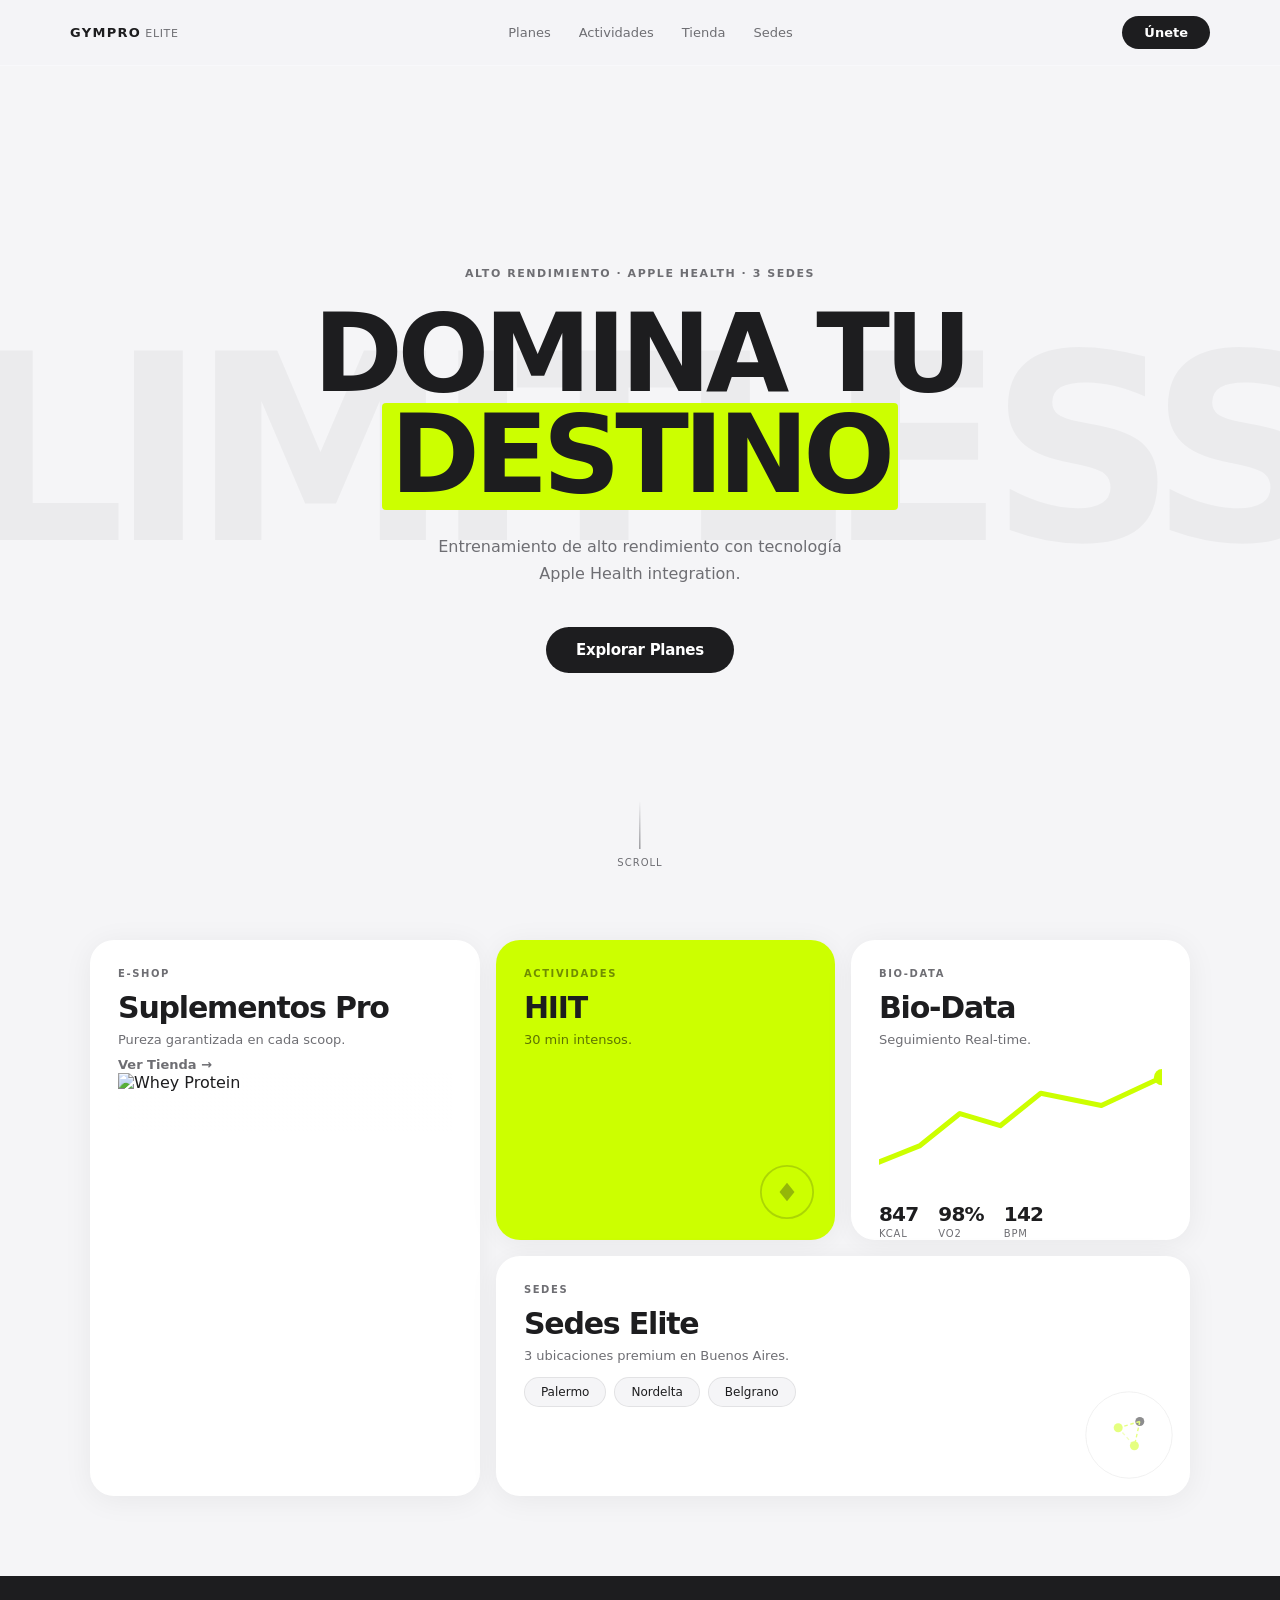
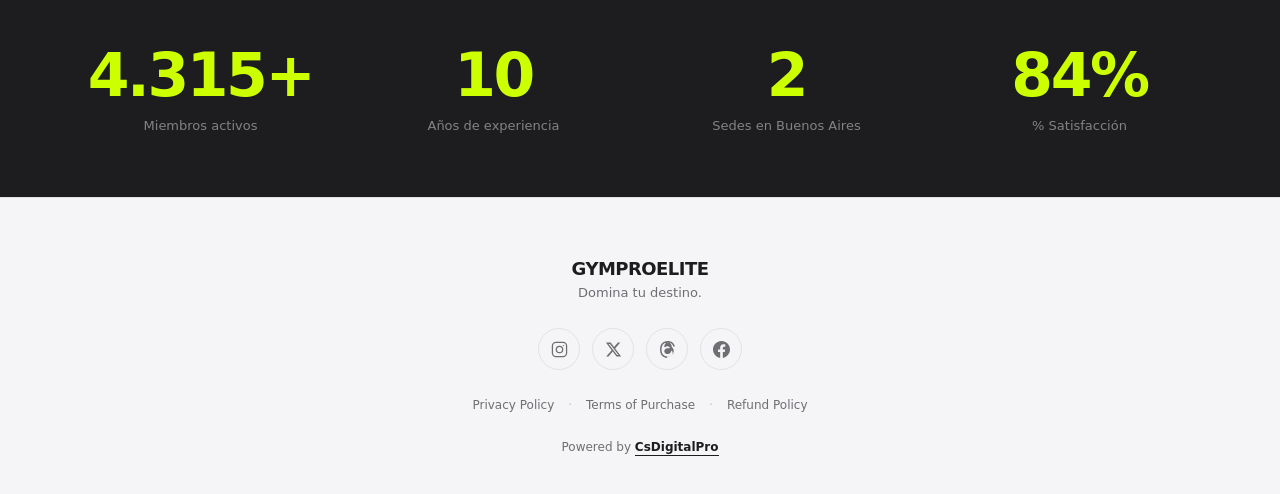
==== commit 21ca1ee9: "fix price plan cards" ====
--- a/index.html
+++ b/index.html
@@ -265,7 +265,7 @@
 
       <!-- CsDigitalPro credit -->
       <p class="footer__powered">
-        Powered by <a href="https://csdigitalpro.com" target="_blank" rel="noopener noreferrer">CS DigitalPro</a>
+        Powered by <a href="https://csdigitalpro.com" target="_blank" rel="noopener noreferrer">CsDigitalPro</a>
       </p>
 
     </div>
@@ -285,7 +285,7 @@
         <!-- Plan Start -->
         <div class="plan-card">
           <span class="plan-badge">START</span>
-          <div class="plan-price"><sup>$</sup>9.999<small>/mes</small></div>
+          <div class="plan-price"><sup>$</sup>22.900<small>/mes</small></div>
           <ul class="plan-benefits">
             <li>Acceso a sala completa</li>
             <li>Vestuarios premium</li>
@@ -299,7 +299,7 @@
         <!-- Plan Pro (destacado) -->
         <div class="plan-card plan-card--featured">
           <span class="plan-badge plan-badge--neon">PRO ⭐</span>
-          <div class="plan-price"><sup>$</sup>16.999<small>/mes</small></div>
+          <div class="plan-price"><sup>$</sup>34.900<small>/mes</small></div>
           <ul class="plan-benefits">
             <li>Todo de Start</li>
             <li>Clases grupales ilimitadas</li>
@@ -313,7 +313,7 @@
         <!-- Plan Elite -->
         <div class="plan-card">
           <span class="plan-badge">ELITE</span>
-          <div class="plan-price"><sup>$</sup>24.999<small>/mes</small></div>
+          <div class="plan-price"><sup>$</sup>44.900<small>/mes</small></div>
           <ul class="plan-benefits">
             <li>Todo de Pro</li>
             <li>3 Sedes sin límites</li>
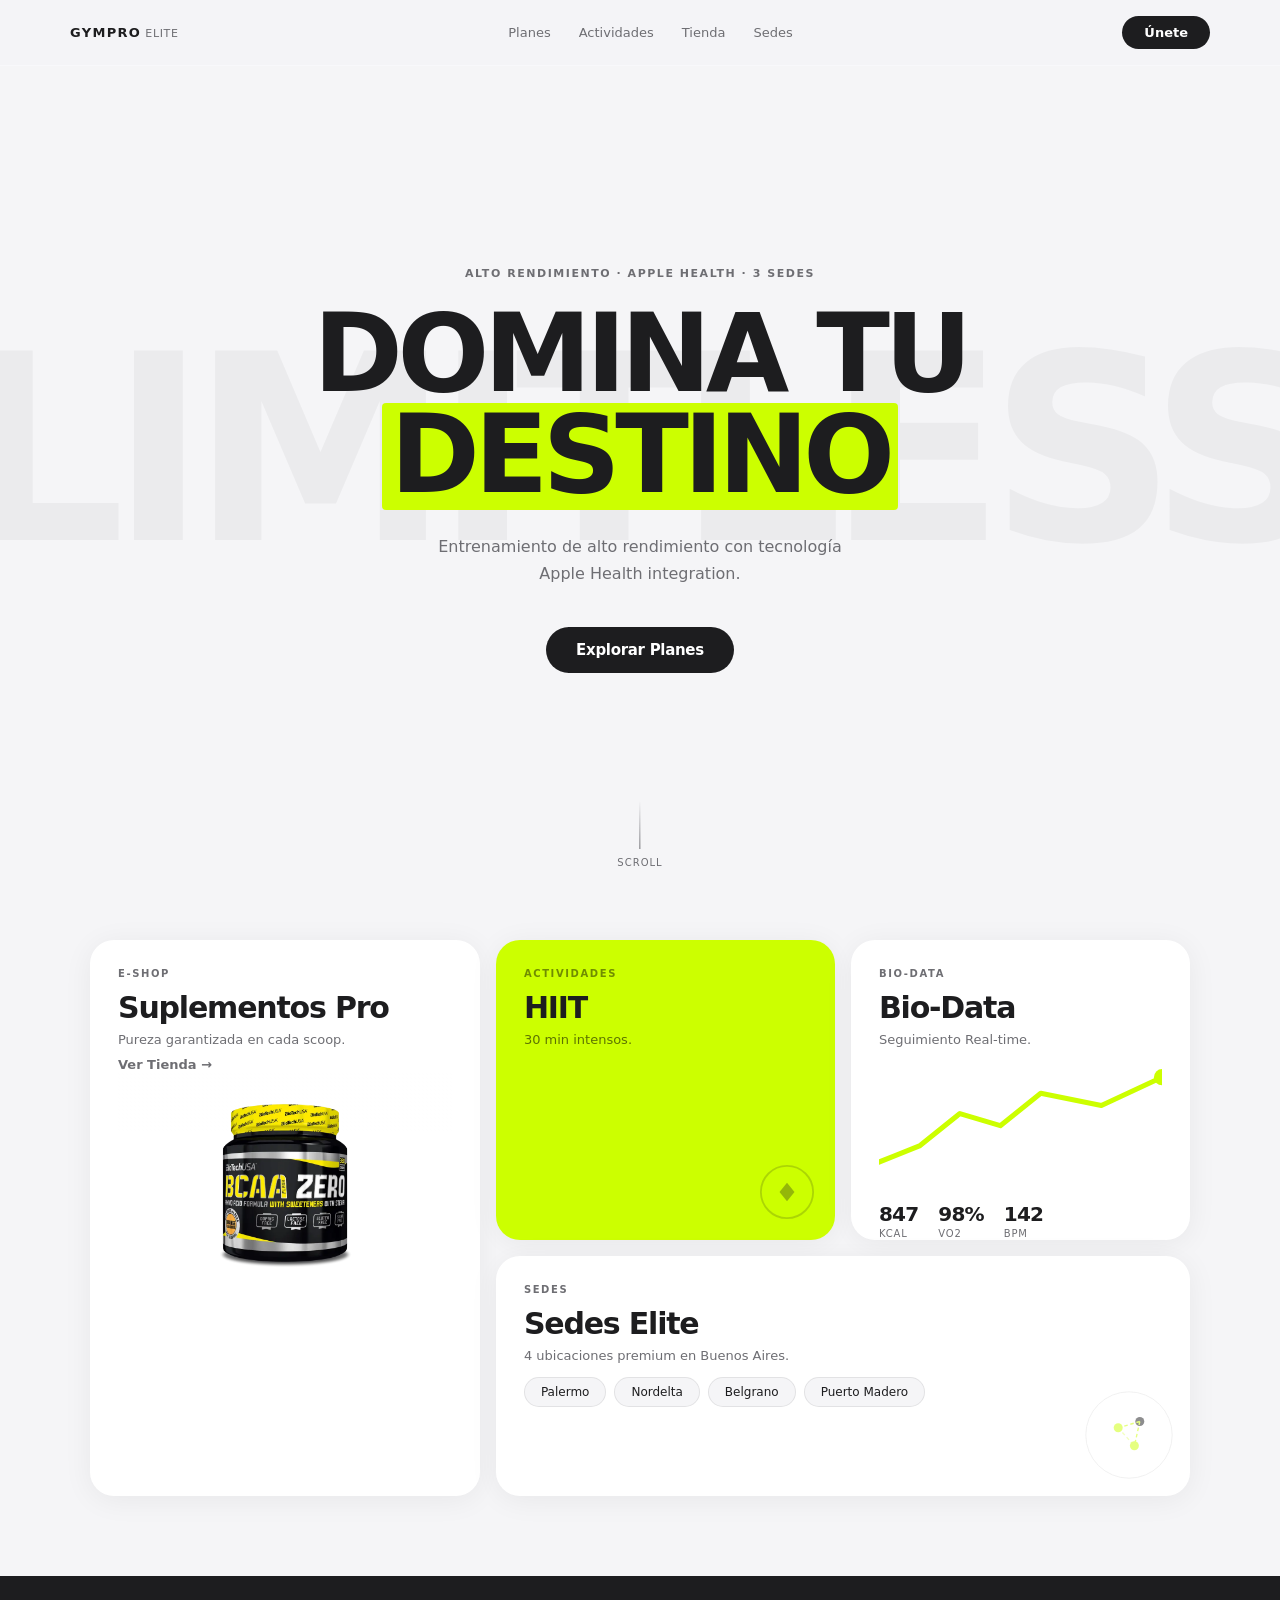
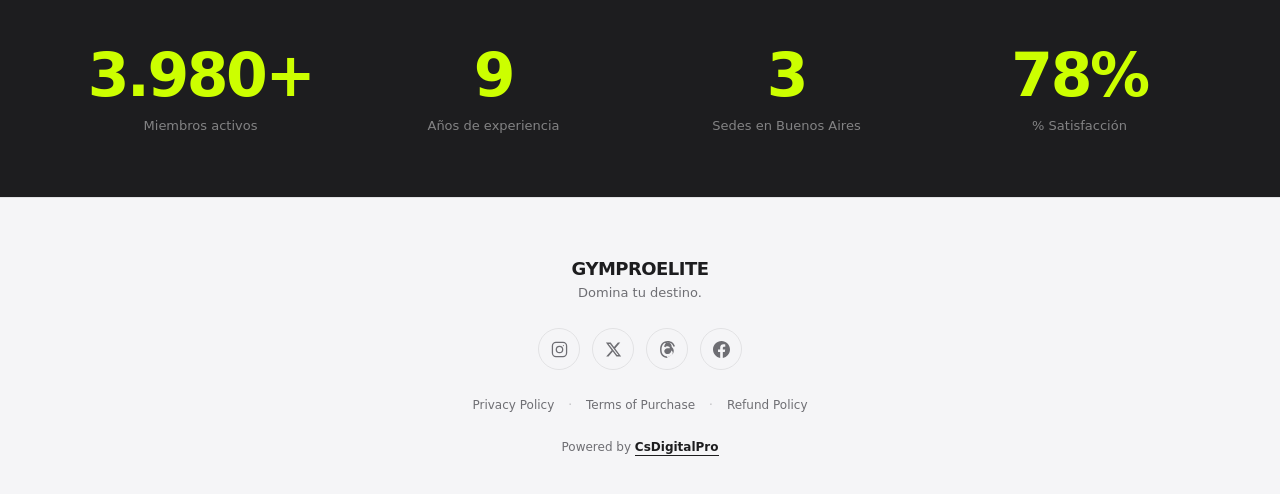
==== commit 27a032c2: "add img products" ====
--- a/index.html
+++ b/index.html
@@ -94,18 +94,58 @@
           <div class="swiper-wrapper">
             <div class="swiper-slide">
               <img
-                src="https://images.unsplash.com/photo-1571019613454-1cb2f99b2d8b?w=500&q=80&auto=format&fit=crop"
+                src="assets/images/BCAA ZERO- Amino Acid Formula with sweeteners with stevia- BioTechUSA.webp"
+                alt="BCAA Amino Acid Formula with stevia" loading="lazy" />
+            </div>
+            <div class="swiper-slide">
+              <img
+                src="assets/images/glutamineZero-BioTechUSA.webp"
+                alt="Glutamina Suplementos premium" loading="lazy" />
+            </div>
+            <div class="swiper-slide">
+              <img
+                src="assets/images/100BCAA-AminoAcidformula-BioTechUSA.webp"
+                alt="BCAA AminoAcidFormula" loading="lazy" />
+            </div>
+            <div class="swiper-slide">
+              <img
+                src="assets/images/creatinphx-biotechUSA.webp"
+                alt="Creatina bio" loading="lazy" />
+            </div>
+            <div class="swiper-slide">
+              <img
+                src="assets/images/W.A.S-whey+amino+shake-OLIMP.webp"
+                alt="Whey Protein Aminoácido Shake" loading="lazy" />
+            </div>
+            <div class="swiper-slide">
+              <img
+                src="assets/images/BCAA-Amino.webp"
+                alt="BCAA Amino" loading="lazy" />
+            </div>
+            <div class="swiper-slide">
+              <img
+                src="assets/images/100real-wheyprotein-VX.webp"
                 alt="Whey Protein" loading="lazy" />
             </div>
             <div class="swiper-slide">
               <img
-                src="https://images.unsplash.com/photo-1526506118085-60ce8714f8c5?w=500&q=80&auto=format&fit=crop"
-                alt="Suplementos premium" loading="lazy" />
-            </div>
-            <div class="swiper-slide">
-              <img
-                src="https://images.unsplash.com/photo-1544991875-5dc1b05f5b5d?w=500&q=80&auto=format&fit=crop"
-                alt="Creatina y proteína" loading="lazy" />
+                src="assets/images/Preworkout-NitricOxideBooster.webp"
+                alt="Pre-workout Nitric Oxid Booster" loading="lazy" />
+            </div>
+            <div class="swiper-slide">
+              <img
+                src="assets/images/PreWorkout-Supernova-Nutrabolics.webp"
+                alt="Pre-workout Supernova" loading="lazy" />
+            </div>
+            <div class="swiper-slide">
+              <img
+                src="assets/images/crea zero-creatine drink powder-BioTechUSA.webp"
+                alt="Creatina drink powder" loading="lazy" />
+            </div>
+            <div class="swiper-slide">
+              <img
+                src="assets/images/wheyprotein-creatine.webp"
+                alt="Whey Protein Creatine" loading="lazy" />
             </div>
           </div>
         </div>
@@ -170,12 +210,13 @@
       <article class="bento__card bento__card--sedes reveal" data-delay="4" id="sedes" aria-label="Sedes Elite">
         <span class="bento__label">SEDES</span>
         <h2 class="bento__title">Sedes Elite</h2>
-        <p class="bento__sub">3 ubicaciones premium en Buenos Aires.</p>
+        <p class="bento__sub">4 ubicaciones premium en Buenos Aires.</p>
 
         <div class="bento__tags">
           <span class="tag">Palermo</span>
           <span class="tag">Nordelta</span>
           <span class="tag">Belgrano</span>
+          <span class="tag">Puerto Madero</span>
         </div>
 
         <!-- SVG mapa de puntos decorativo -->
@@ -207,7 +248,7 @@
         <span class="stats__label">Años de experiencia</span>
       </div>
       <div>
-        <span class="stats__num" data-count="3">0</span>
+        <span class="stats__num" data-count="4">0</span>
         <span class="stats__label">Sedes en Buenos Aires</span>
       </div>
       <div>
@@ -335,7 +376,7 @@
     <div class="modal modal--wide">
       <button class="modal__close" onclick="closeModal('modal-actividades')" aria-label="Cerrar">✕</button>
       <h2 class="modal__title" id="modal-act-title">Actividades</h2>
-      <p class="modal__sub">+40 clases semanales en las 3 sedes. Todos los niveles.</p>
+      <p class="modal__sub">+40 clases semanales en las 4 sedes. Todos los niveles.</p>
 
       <div class="act-slider swiper" id="act-swiper">
         <div class="swiper-wrapper">
--- a/assets/css/style.css
+++ b/assets/css/style.css
@@ -266,7 +266,7 @@
   background: linear-gradient(to bottom, var(--white), transparent);
 }
 .bento-mini-slider .swiper-slide img {
-  width: 100%; height: 100%; object-fit: cover;
+  width: 100%; height: 100%; object-fit: contain;
   transition: transform 0.8s var(--ease);
 }
 .bento-mini-slider .swiper-slide:hover img { transform: scale(1.05); }
@@ -502,7 +502,7 @@
   border-radius: 18px; overflow: hidden; background: var(--bg);
   aspect-ratio: 1; position: relative;
 }
-.product-modal__img img { width: 100%; height: 100%; object-fit: cover; }
+.product-modal__img img { width: 100%; height: 100%; object-fit: contain; }
 .product-modal__badge {
   position: absolute; top: 12px; left: 12px;
   background: var(--dark); color: var(--white);
@@ -605,7 +605,7 @@
 .product-card:hover { transform: translateY(-6px) scale(1.01); box-shadow: var(--shadow-h); }
 
 .product-card__img  { aspect-ratio: 1; overflow: hidden; background: var(--bg); position: relative; }
-.product-card__img img { width: 100%; height: 100%; object-fit: cover; transition: transform 0.6s var(--ease); }
+.product-card__img img { width: 100%; height: 100%; object-fit: contain; transition: transform 0.6s var(--ease); }
 .product-card:hover .product-card__img img { transform: scale(1.06); }
 
 .product-card__cat   { font-size: 10px; font-weight: 700; letter-spacing: 0.12em; text-transform: uppercase; color: var(--grey); display: block; margin-bottom: 6px; }
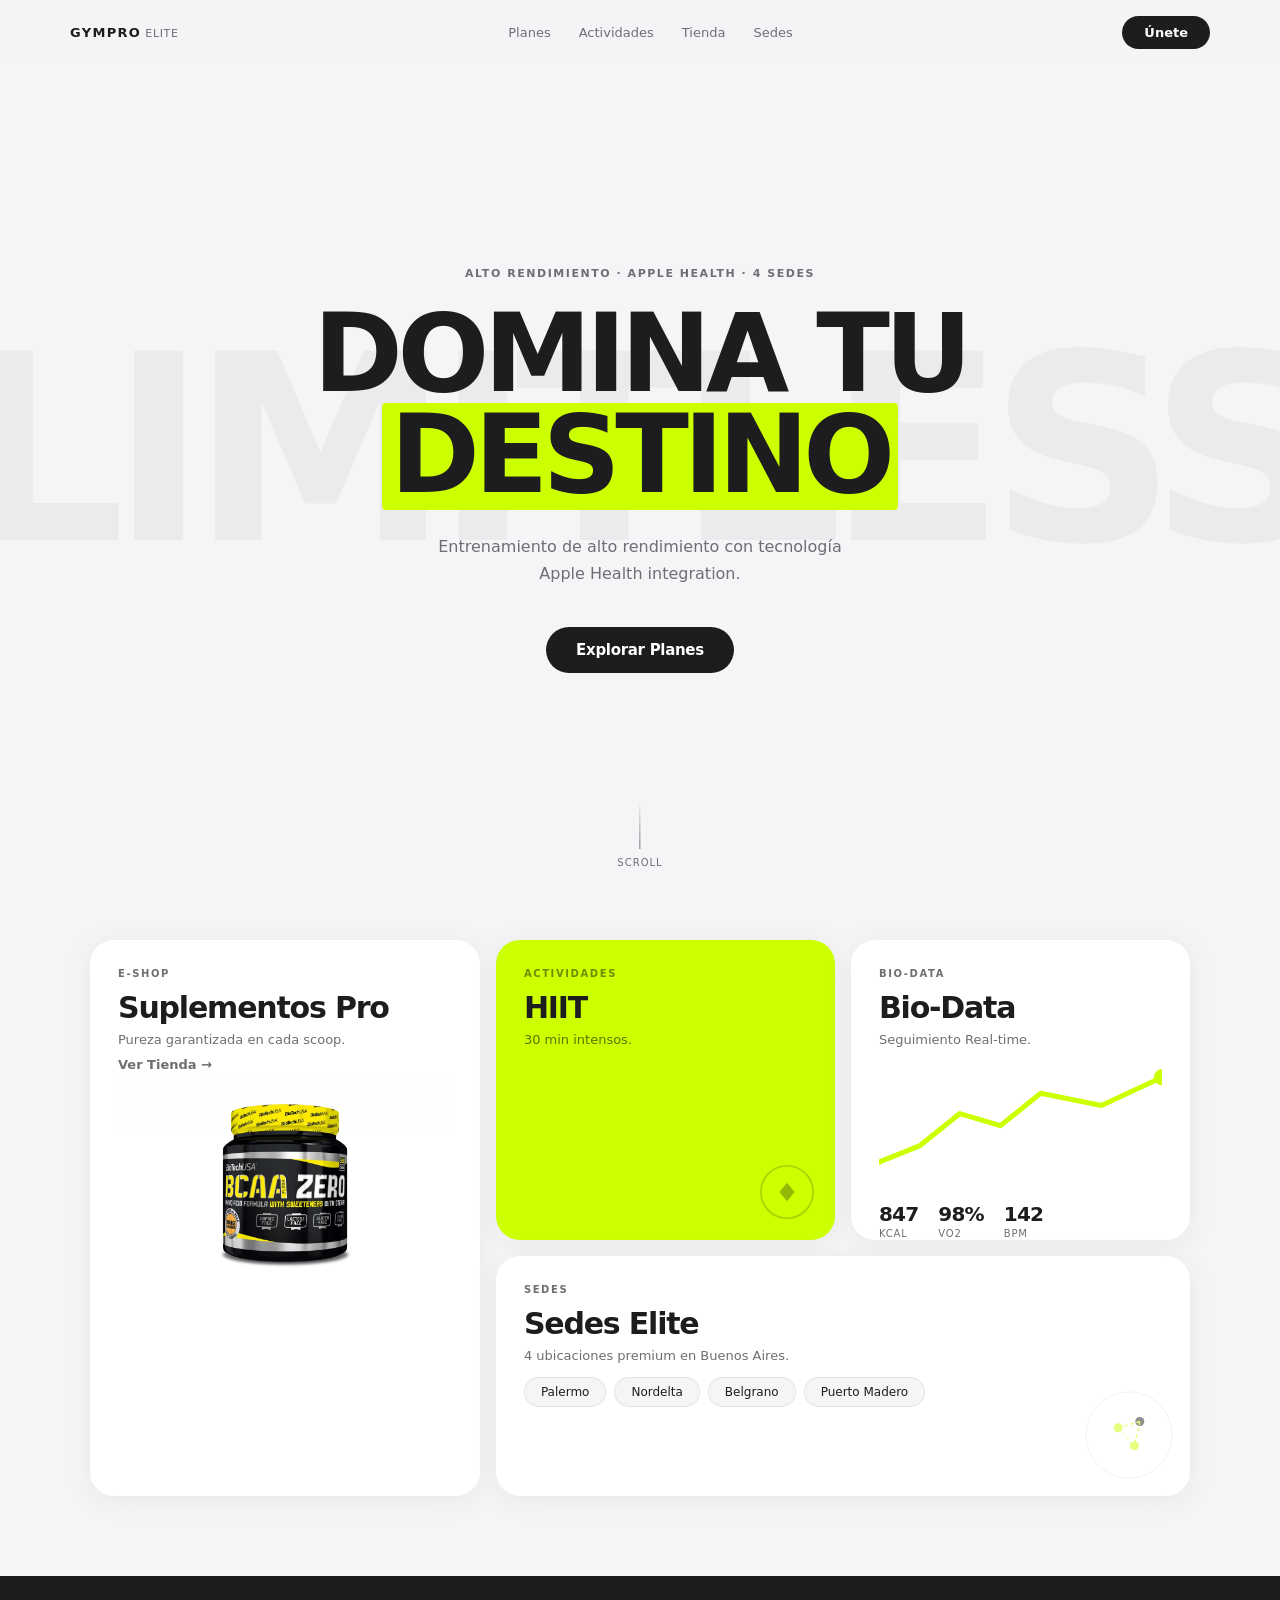
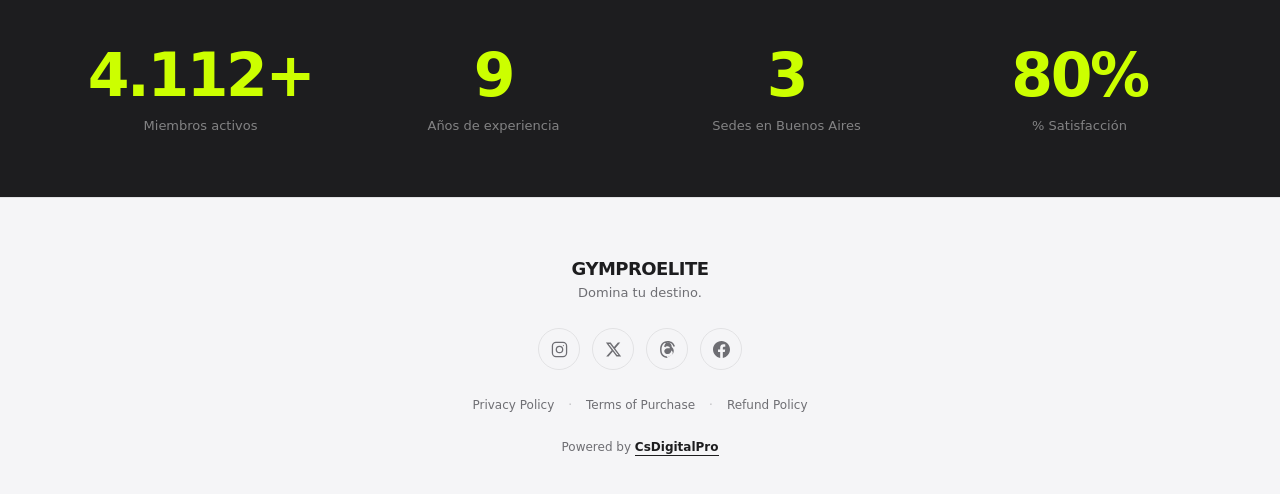
==== commit 956549b8: "edit hero section + card sedes" ====
--- a/index.html
+++ b/index.html
@@ -4,9 +4,9 @@
   <meta charset="UTF-8" />
   <meta name="viewport" content="width=device-width, initial-scale=1.0" />
   <title>GymPro Elite — Domina Tu Destino</title>
-  <meta name="description" content="GymPro Fitness Center. Entrenamiento de alto rendimiento con tecnología Apple Health integration. Sedes en Palermo, Nordelta y Belgrano." />
+  <meta name="description" content="GymPro Fitness Center. Entrenamiento de alto rendimiento con tecnología Apple Health integration. Sedes en Palermo, Nordelta, Belgrano y Puerto Madero." />
   <meta property="og:title" content="GymPro Elite — Domina Tu Destino" />
-  <meta property="og:description" content="Entrenamiento de alto rendimiento. 3 sedes en Buenos Aires." />
+  <meta property="og:description" content="Entrenamiento de alto rendimiento. 4 sedes en Buenos Aires." />
   <meta property="og:type" content="website" />
   <link rel="icon" type="image/svg+xml" href="data:image/svg+xml,<svg xmlns='http://www.w3.org/2000/svg' viewBox='0 0 32 32'><rect width='32' height='32' rx='8' fill='%23CCFF00'/><text x='50%25' y='56%25' text-anchor='middle' dominant-baseline='middle' font-family='system-ui' font-weight='900' font-size='16' fill='%231D1D1F'>G</text></svg>" />
   <link rel="stylesheet" href="assets/css/style.css" />
@@ -55,7 +55,7 @@
 
     <!-- Capa 2: contenido principal -->
     <div class="hero__content">
-      <p class="hero__eyebrow">Alto rendimiento · Apple Health · 3 Sedes</p>
+      <p class="hero__eyebrow">Alto rendimiento · Apple Health · 4 Sedes</p>
       <h1 class="hero__title">
         DOMINA TU<br />
         <span class="hero__highlight">DESTINO</span>
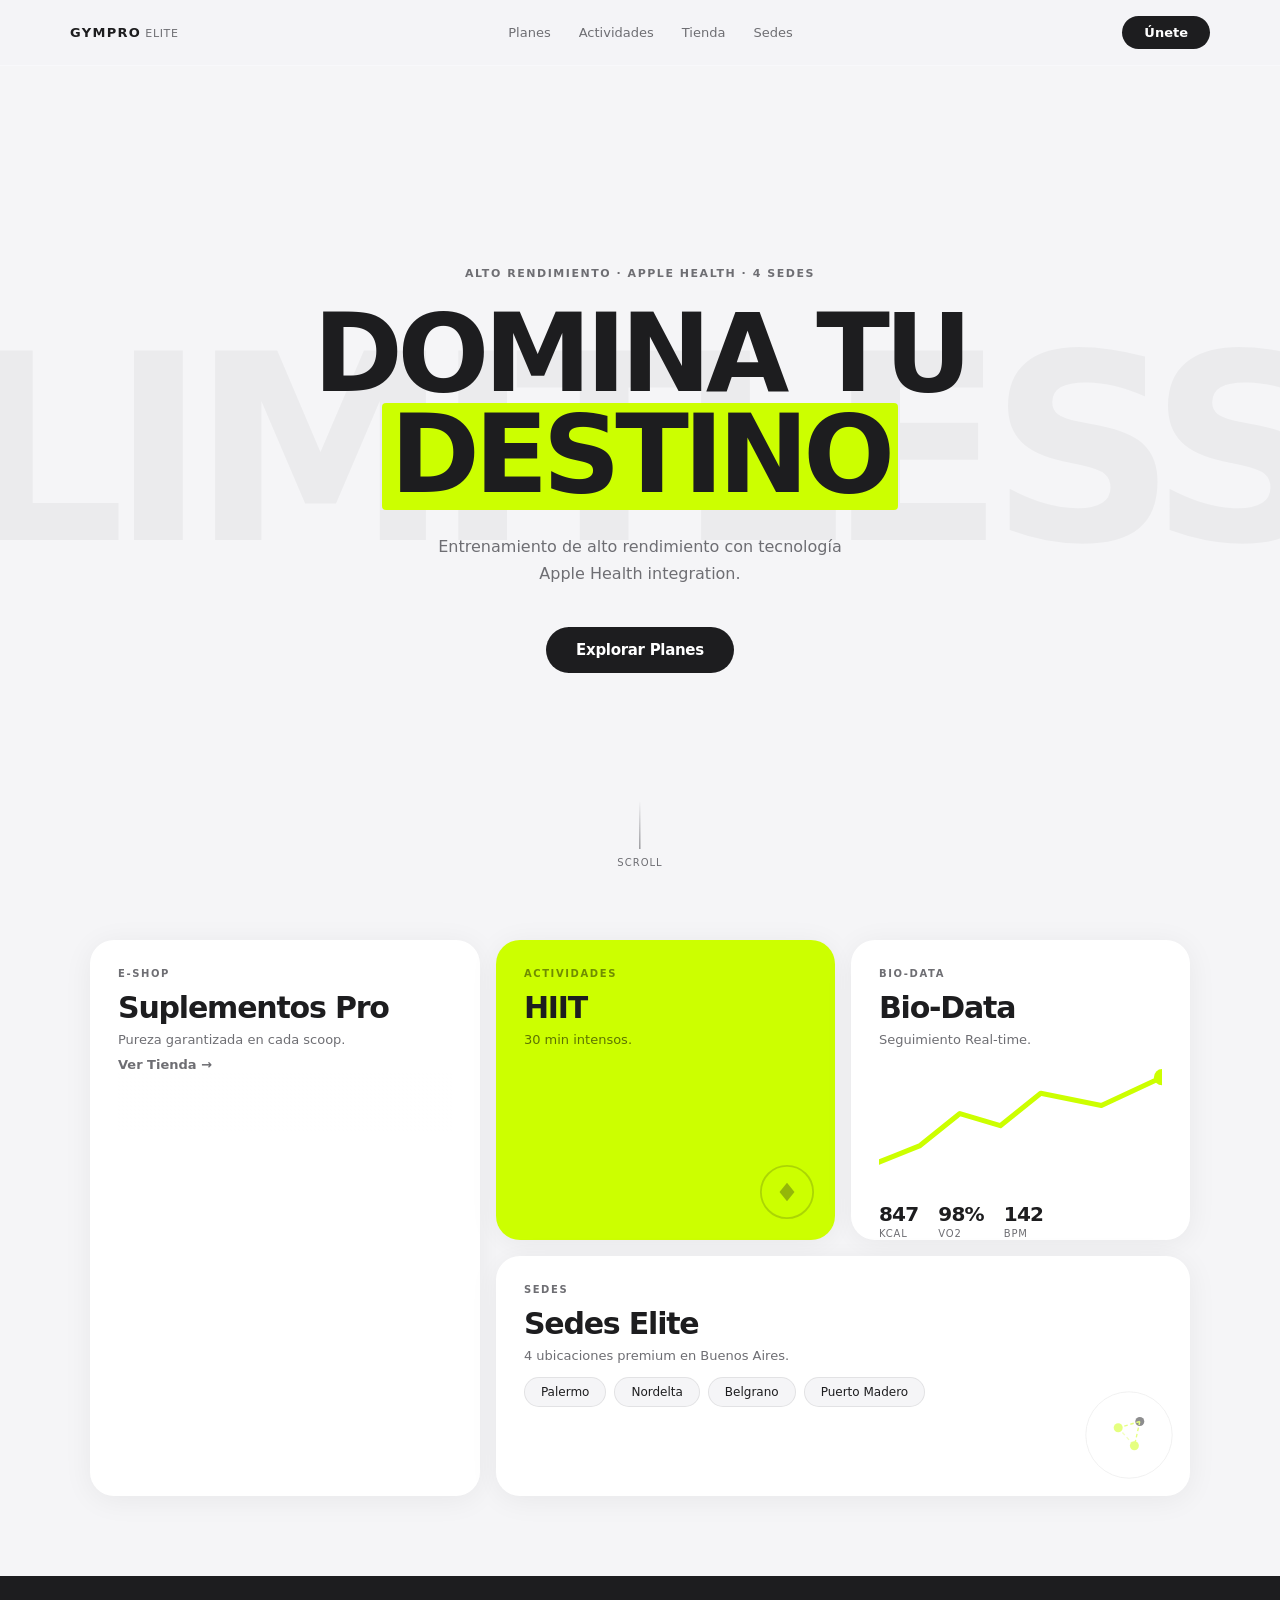
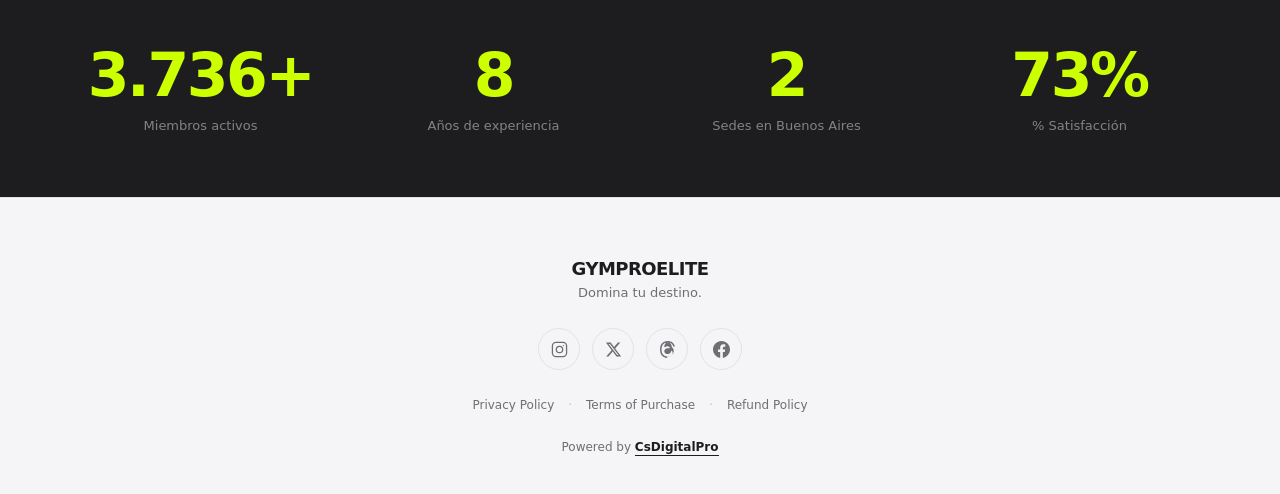
==== commit 1d2a1b0e: "fix navbar version Mobile" ====
--- a/index.html
+++ b/index.html
@@ -43,6 +43,7 @@
       <a href="shop.html">Tienda</a>
       <a href="#sedes">Sedes</a>
       <a href="legal.html">Legal</a>
+      <a href="#planes" class="nav__mobile-cta">Únete</a>
     </div>
   </nav>
 
--- a/assets/css/style.css
+++ b/assets/css/style.css
@@ -128,20 +128,31 @@
 /* Mobile nav drawer */
 .nav__mobile {
   display: none; flex-direction: column; gap: 0;
-  position: fixed; top: 60px; left: 0; right: 0; z-index: 99;
+  position: absolute; top: 100%; left: 0; right: 0; z-index: 99;
   background: rgba(245,245,247,0.98);
   backdrop-filter: blur(20px);
+  -webkit-backdrop-filter: blur(20px);
   border-bottom: 1px solid var(--border);
   padding: 16px 24px;
   transform: translateY(-110%);
   transition: transform 0.5s var(--ease);
-}
-.nav__mobile.open { transform: translateY(0); }
+  pointer-events: none;
+}
+.nav__mobile.open { transform: translateY(0); pointer-events: auto; }
 .nav__mobile a {
   padding: 14px 0; font-size: 16px; font-weight: 600;
   border-bottom: 1px solid var(--border); color: var(--dark);
 }
 .nav__mobile a:last-child { border: none; }
+.nav__mobile-cta {
+  margin-top: 8px;
+  display: inline-block !important;
+  background: var(--dark); color: var(--white) !important;
+  padding: 12px 24px !important; border-radius: 50px;
+  text-align: center; font-size: 14px !important; font-weight: 700 !important;
+  transition: background 0.3s var(--ease);
+}
+.nav__mobile-cta:hover { background: #2d2d30; }
 
 /* ============================================================
    6. HERO SECTION — Parallax dinámico en 3 capas
@@ -695,6 +706,7 @@
   .nav__links    { display: none; }
   .nav__burger   { display: flex; }
   .nav__mobile   { display: flex; }
+  .nav__cta      { display: none; }
 
   /* Hero */
   .hero { padding: 100px 20px 60px; }
